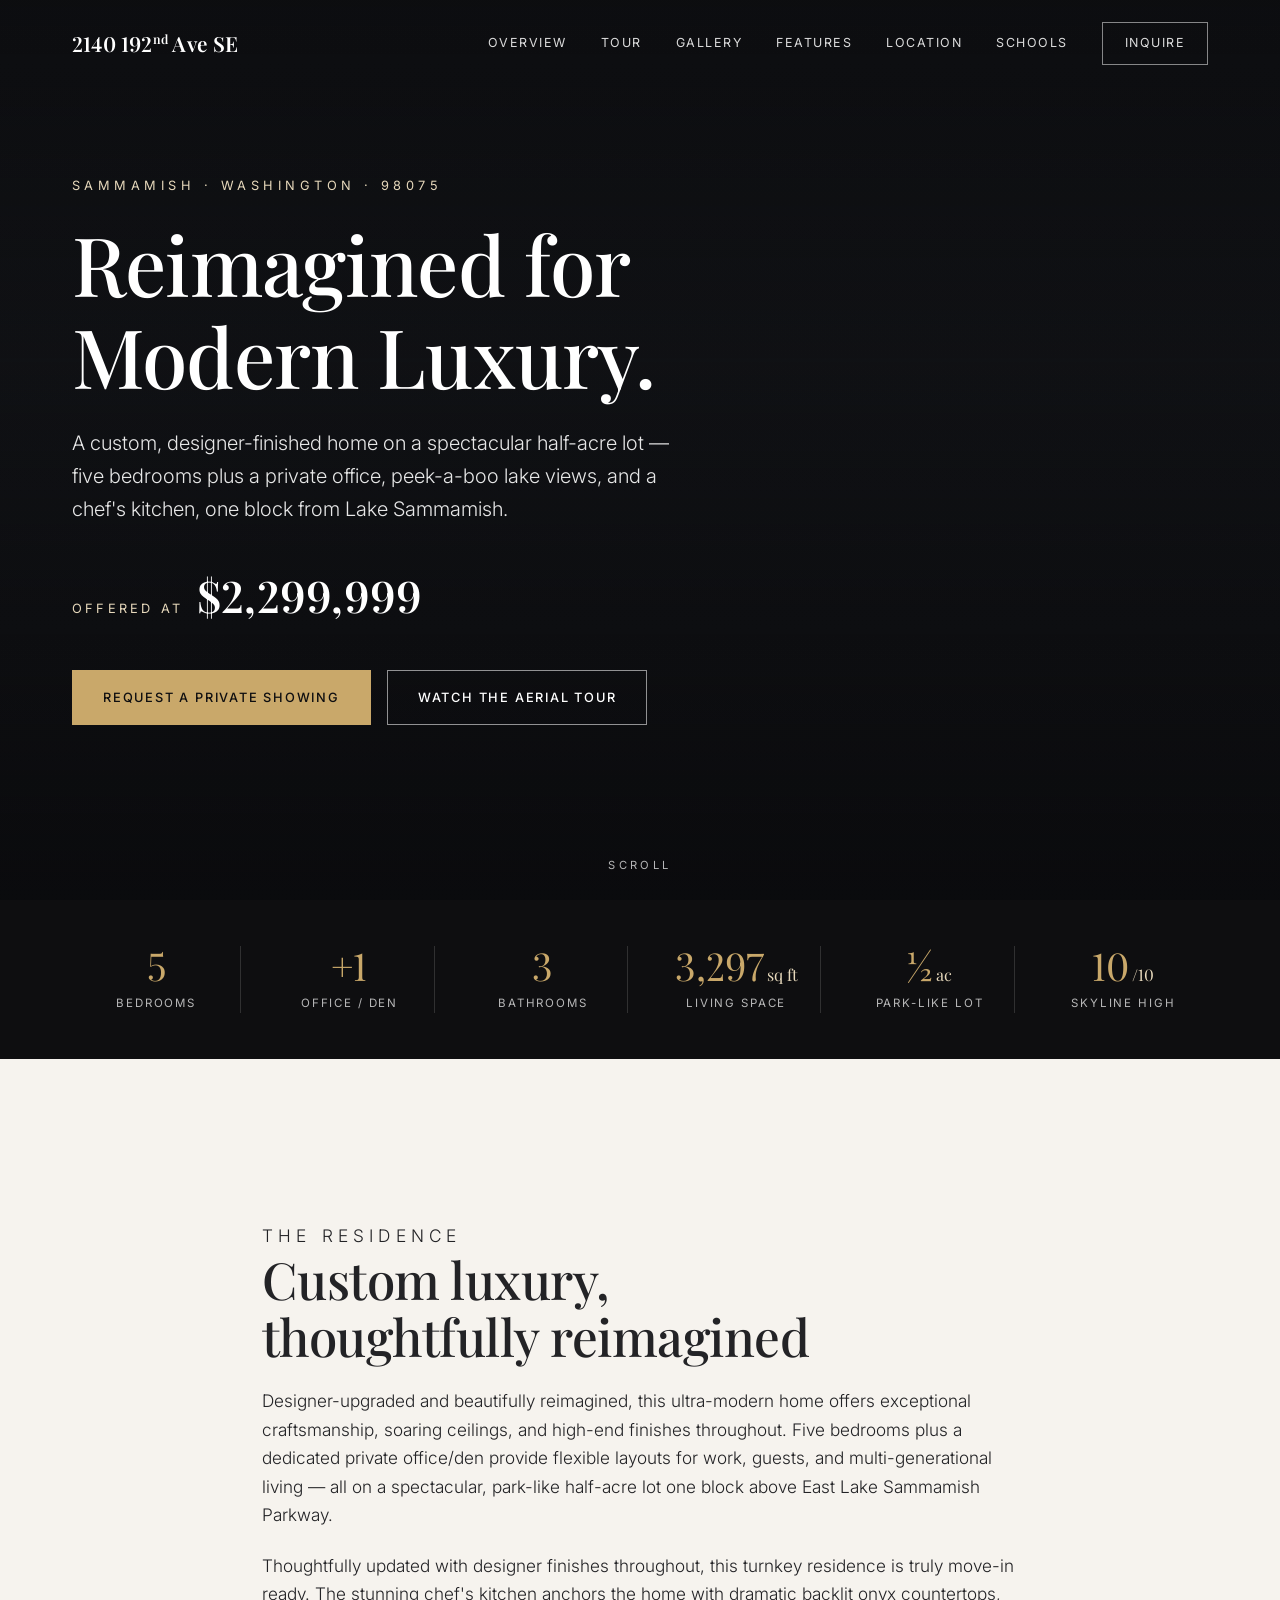
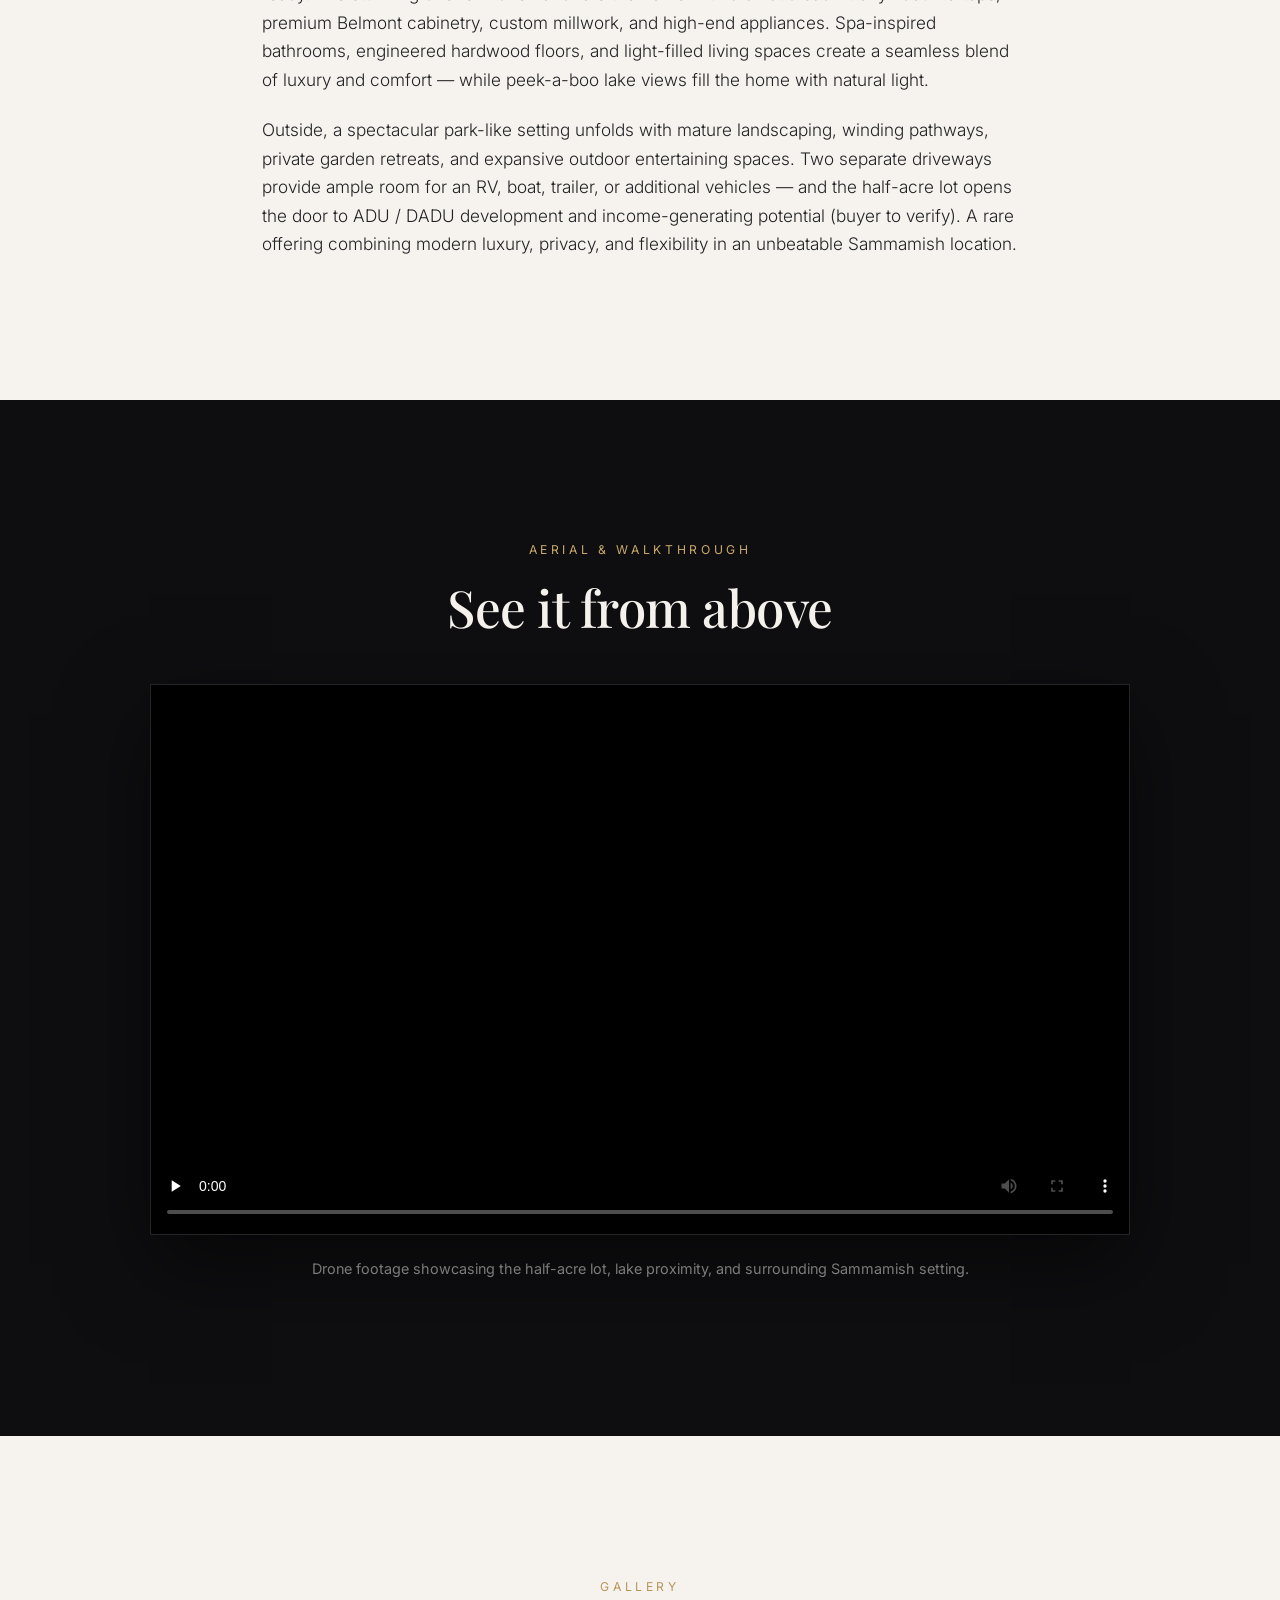
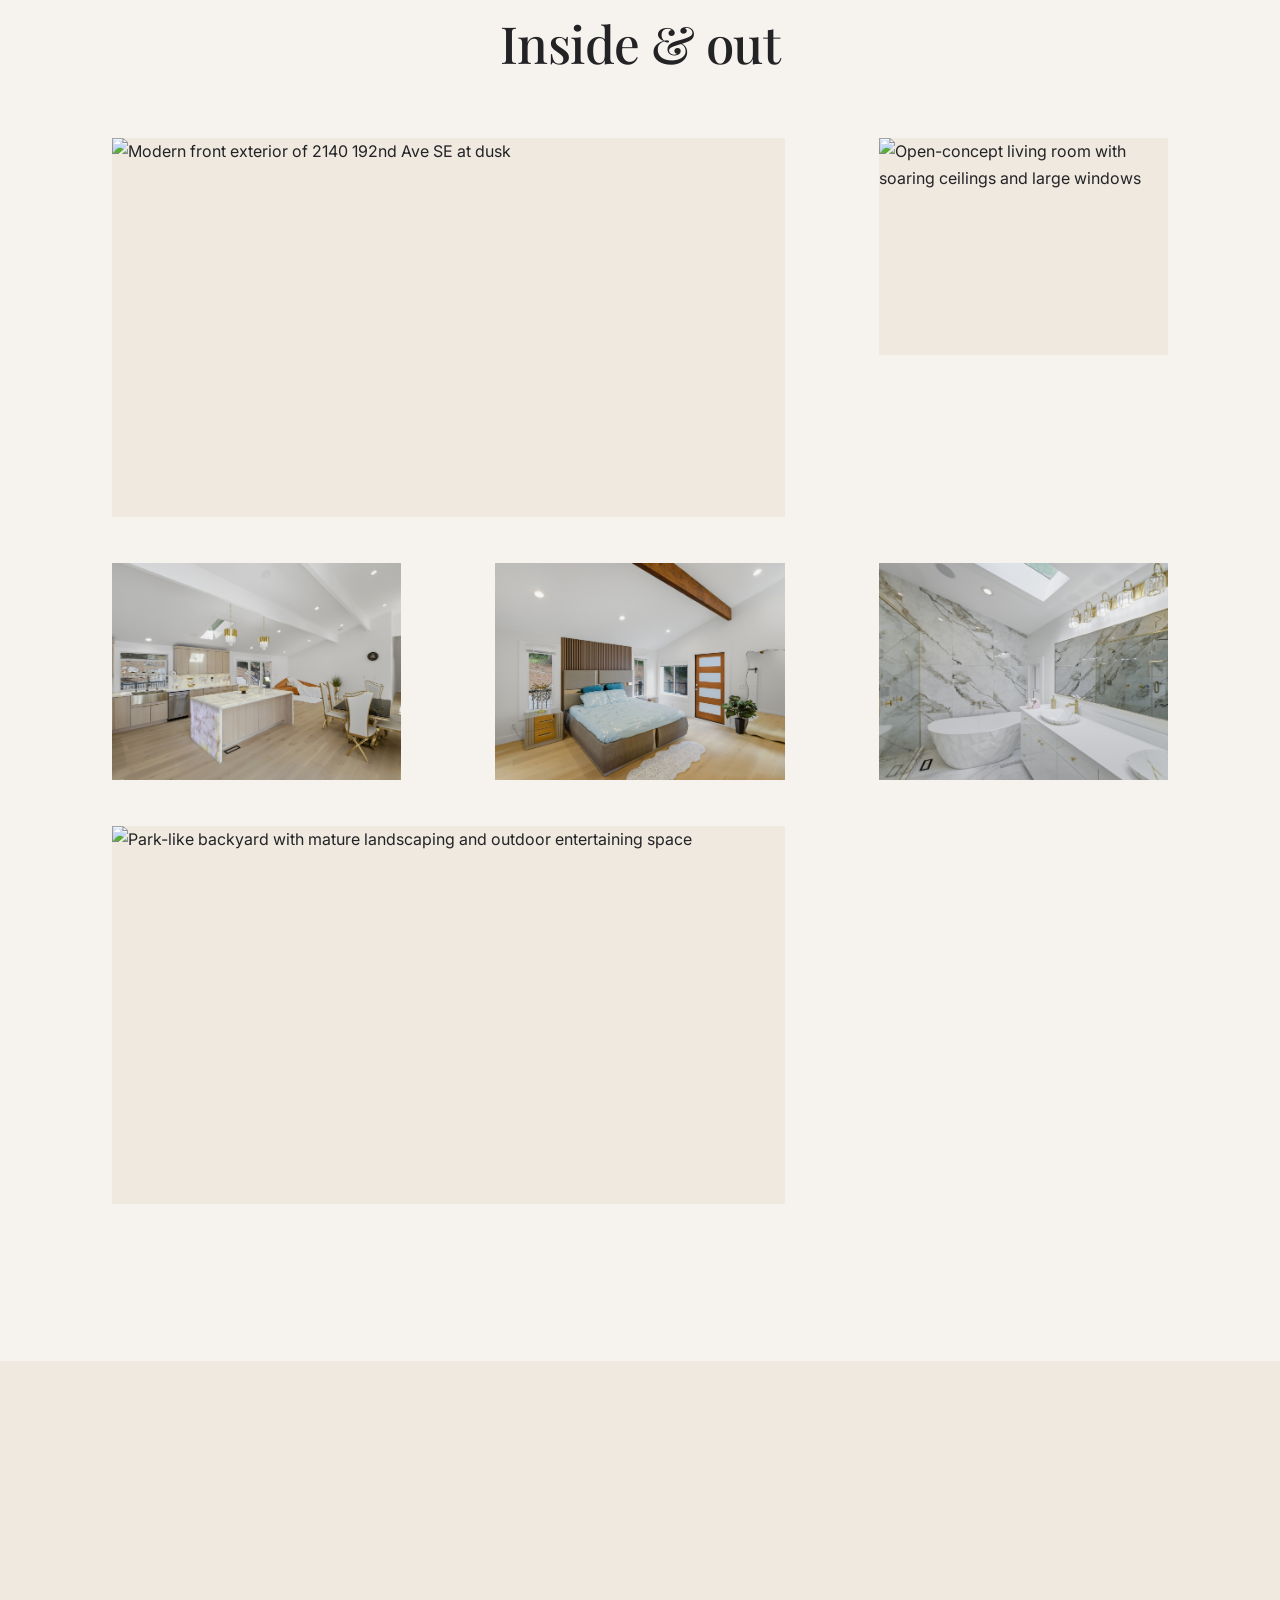
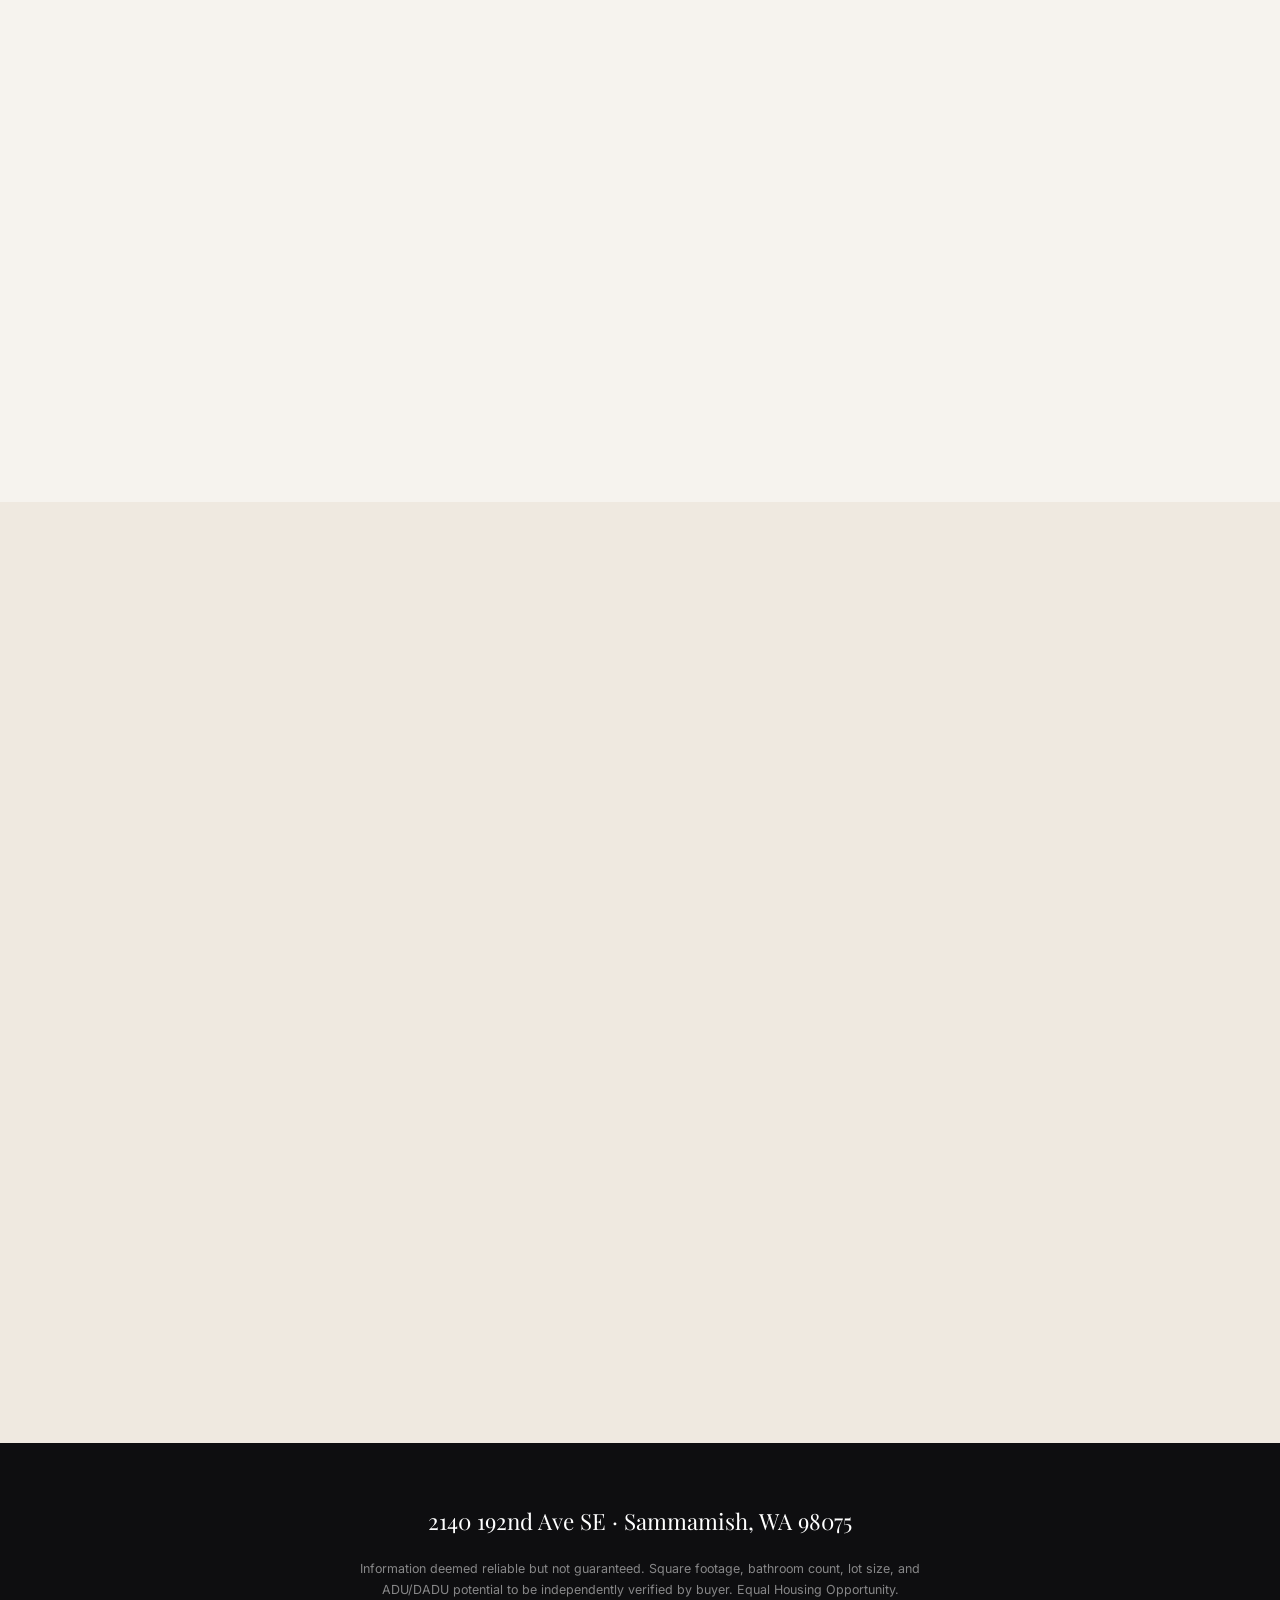
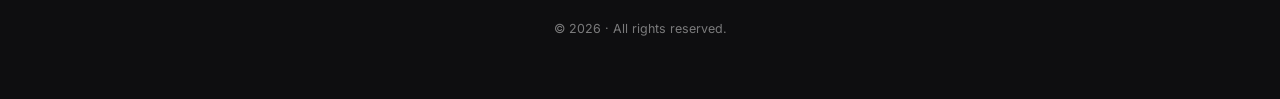
==== public/index.html @ de9b4586 "Restructure for Cloudflare Pages: site files into public/, remove Worker config Move all site files " ====
<!DOCTYPE html>
<html lang="en">
<head>
  <meta charset="UTF-8" />
  <meta name="viewport" content="width=device-width, initial-scale=1.0" />

  <!-- ============================================================= -->
  <!-- PRIMARY SEO META  (edit these for your domain / details)      -->
  <!-- ============================================================= -->
  <title>2140 192nd Ave SE, Sammamish WA 98075 | Custom Luxury Modern Home for Sale</title>
  <meta name="description" content="Custom luxury home in Sammamish, beautifully updated with designer finishes. 5 bedrooms + private office on a half-acre lot with peek-a-boo Lake Sammamish views. Chef's kitchen with backlit onyx counters, spa baths, two driveways for RV/boat, ADU/DADU potential. Top-rated Issaquah School District (Skyline High 10/10), minutes to Redmond, Issaquah & I-90." />
  <meta name="keywords" content="Sammamish luxury home for sale, 2140 192nd Ave SE, Lake Sammamish home, modern home Sammamish 98075, remodeled luxury home Eastside, Issaquah School District home, Skyline High School home, ADU DADU Sammamish, 5 bedroom home Sammamish, Redmond Issaquah I-90 home" />
  <meta name="author" content="2140 192nd Ave SE" />
  <meta name="robots" content="index, follow, max-image-preview:large, max-snippet:-1, max-video-preview:-1" />

  <!-- Replace modernsammamish.com everywhere with your real domain -->
  <link rel="canonical" href="https://modernsammamish.com/" />

  <!-- ============================================================= -->
  <!-- OPEN GRAPH / SOCIAL (rich link previews on FB, iMessage, etc.) -->
  <!-- ============================================================= -->
  <meta property="og:type" content="website" />
  <meta property="og:site_name" content="2140 192nd Ave SE — Sammamish" />
  <meta property="og:title" content="Custom Luxury Modern Home — 2140 192nd Ave SE, Sammamish WA" />
  <meta property="og:description" content="Beautifully updated: 5 beds + office, chef's kitchen, half-acre lot, peek-a-boo lake views, ADU/DADU potential. Top Issaquah schools. Minutes to Redmond, Issaquah & I-90." />
  <meta property="og:url" content="https://modernsammamish.com/" />
  <meta property="og:image" content="https://modernsammamish.com/assets/og-image.jpg" />
  <meta property="og:image:alt" content="Front exterior of the custom luxury modern home at 2140 192nd Ave SE, Sammamish WA" />
  <meta property="og:image:width" content="1200" />
  <meta property="og:image:height" content="630" />

  <meta name="twitter:card" content="summary_large_image" />
  <meta name="twitter:title" content="Custom Luxury Modern Home — Sammamish, WA" />
  <meta name="twitter:description" content="Beautifully updated: 5 beds + office, chef's kitchen, half-acre lot, peek-a-boo lake views, ADU/DADU potential. Top Issaquah schools." />
  <meta name="twitter:image" content="https://modernsammamish.com/assets/og-image.jpg" />

  <meta name="theme-color" content="#0e0e10" />

  <!-- Fonts -->
  <link rel="preconnect" href="https://fonts.googleapis.com" />
  <link rel="preconnect" href="https://fonts.gstatic.com" crossorigin />
  <link href="https://fonts.googleapis.com/css2?family=Playfair+Display:ital,wght@0,400;0,500;0,600;0,700;1,400&family=Inter:wght@300;400;500;600&display=swap" rel="stylesheet" />

  <link rel="stylesheet" href="styles.css" />

  <!-- ============================================================= -->
  <!-- STRUCTURED DATA — JSON-LD                                      -->
  <!-- This is what Google rich results AND AI answer engines read.   -->
  <!-- ============================================================= -->
  <script type="application/ld+json">
  {
    "@context": "https://schema.org",
    "@type": "SingleFamilyResidence",
    "name": "2140 192nd Ave SE — Custom Luxury Modern Home in Sammamish",
    "description": "A custom luxury home, beautifully updated with designer finishes: ultra-modern with 5 bedrooms plus a private office/den, on a spectacular half-acre park-like lot with peek-a-boo Lake Sammamish views. Chef's kitchen with backlit onyx countertops, premium Belmont cabinetry, custom millwork, and high-end appliances; spa-inspired bathrooms and engineered hardwood floors. Two separate driveways with room for RV, boat, or trailer. Strong potential for an ADU/DADU and income-generating opportunities (buyer to verify). Located in the top-rated Issaquah School District, one block above E. Lake Sammamish Parkway, minutes from Redmond, Issaquah, and I-90.",
    "url": "https://modernsammamish.com/",
    "image": [
      "https://modernsammamish.com/assets/og-image.jpg"
    ],
    "numberOfBedrooms": 5,
    "numberOfBathroomsTotal": 3,
    "floorSize": {
      "@type": "QuantitativeValue",
      "value": 3297,
      "unitCode": "FTK"
    },
    "yearBuilt": 1978,
    "address": {
      "@type": "PostalAddress",
      "streetAddress": "2140 192nd Ave SE",
      "addressLocality": "Sammamish",
      "addressRegion": "WA",
      "postalCode": "98075",
      "addressCountry": "US"
    },
    "geo": {
      "@type": "GeoCoordinates",
      "latitude": 47.5879,
      "longitude": -122.0735
    }
  }
  </script>

  <script type="application/ld+json">
  {
    "@context": "https://schema.org",
    "@type": "Product",
    "name": "2140 192nd Ave SE, Sammamish, WA 98075 — Custom Luxury Modern Home for Sale",
    "image": ["https://modernsammamish.com/assets/og-image.jpg"],
    "description": "Custom luxury home, beautifully updated. 5 bedrooms plus office, half-acre lot, peek-a-boo lake views, chef's kitchen, two driveways, ADU/DADU potential. Issaquah School District.",
    "brand": { "@type": "Brand", "name": "Sammamish Luxury Real Estate" },
    "offers": {
      "@type": "Offer",
      "url": "https://modernsammamish.com/",
      "priceCurrency": "USD",
      "price": "2299999",
      "availability": "https://schema.org/InStock",
      "itemCondition": "https://schema.org/UsedCondition",
      "seller": {
        "@type": "Person",
        "name": "Sunayana Kannur",
        "telephone": "+1-206-939-8745"
      }
    }
  }
  </script>

  <script type="application/ld+json">
  {
    "@context": "https://schema.org",
    "@type": "FAQPage",
    "mainEntity": [
      {
        "@type": "Question",
        "name": "Where is 2140 192nd Ave SE located?",
        "acceptedAnswer": { "@type": "Answer", "text": "In Sammamish, Washington (98075), one block above E. Lake Sammamish Parkway — roughly one street from Lake Sammamish itself. It sits between Redmond, Issaquah and Sammamish with quick access to I-90, placing major Eastside tech employers within an easy commute." }
      },
      {
        "@type": "Question",
        "name": "How many bedrooms does the home have?",
        "acceptedAnswer": { "@type": "Answer", "text": "Five bedrooms plus a dedicated private office/den, offering flexible work-from-home and multi-generational living layouts." }
      },
      {
        "@type": "Question",
        "name": "What makes the kitchen special?",
        "acceptedAnswer": { "@type": "Answer", "text": "The ultra-modern chef's kitchen features dramatic backlit onyx countertops, premium Belmont cabinetry, custom millwork, and high-end appliances." }
      },
      {
        "@type": "Question",
        "name": "What school district serves this home?",
        "acceptedAnswer": { "@type": "Answer", "text": "The highly rated Issaquah School District: Creekside Elementary, Pine Lake Middle School, and Skyline High School (rated 10/10)." }
      },
      {
        "@type": "Question",
        "name": "Is there potential for an ADU or DADU?",
        "acceptedAnswer": { "@type": "Answer", "text": "Yes — the spacious half-acre lot, two separate driveways, and ample parking present strong potential for an ADU (accessory dwelling unit) or DADU (detached accessory dwelling unit) and income-generating opportunities. Buyers should independently confirm feasibility with the City of Sammamish and King County." }
      },
      {
        "@type": "Question",
        "name": "Has the home been updated recently?",
        "acceptedAnswer": { "@type": "Answer", "text": "Yes — it has been beautifully updated with designer finishes and premium upgrades throughout, making it turnkey and move-in ready." }
      }
    ]
  }
  </script>
</head>

<body>
  <!-- Skip link for accessibility -->
  <a class="skip-link" href="#overview">Skip to content</a>

  <!-- ===================== NAV ===================== -->
  <header class="nav" id="nav">
    <div class="nav__inner">
      <a class="nav__brand" href="#top">2140 192<span class="nav__sup">nd</span> Ave SE</a>
      <nav class="nav__links" aria-label="Primary">
        <a href="#overview">Overview</a>
        <a href="#video">Tour</a>
        <a href="#gallery">Gallery</a>
        <a href="#features">Features</a>
        <a href="#location">Location</a>
        <a href="#schools">Schools</a>
        <a href="#contact" class="nav__cta">Inquire</a>
      </nav>
      <button class="nav__toggle" aria-label="Open menu" aria-expanded="false">
        <span></span><span></span><span></span>
      </button>
    </div>
  </header>

  <!-- ===================== HERO ===================== -->
  <section class="hero" id="top">
    <div class="hero__media" role="img" aria-label="Custom luxury modern home exterior at dusk in Sammamish, Washington"></div>
    <div class="hero__scrim"></div>
    <div class="hero__content">
      <p class="hero__eyebrow">Sammamish · Washington · 98075</p>
      <h1 class="hero__title">Reimagined for<br />Modern Luxury.</h1>
      <p class="hero__sub">A custom, designer-finished home on a spectacular half-acre lot — five bedrooms plus a private office, peek-a-boo lake views, and a chef's kitchen, one block from Lake Sammamish.</p>
      <div class="hero__price">
        <span class="hero__price-label">Offered at</span>
        <span class="hero__price-value">$2,299,999</span>
      </div>
      <div class="hero__cta">
        <a class="btn btn--gold" href="#contact">Request a Private Showing</a>
        <a class="btn btn--ghost" href="#video">Watch the Aerial Tour</a>
      </div>
    </div>
    <div class="hero__scroll" aria-hidden="true">Scroll</div>
  </section>

  <!-- ===================== STATS BAR ===================== -->
  <section class="stats" aria-label="Key facts">
    <div class="stats__inner">
      <div class="stat"><span class="stat__num">5</span><span class="stat__label">Bedrooms</span></div>
      <div class="stat"><span class="stat__num">+1</span><span class="stat__label">Office / Den</span></div>
      <div class="stat"><span class="stat__num">3</span><span class="stat__label">Bathrooms</span></div>
      <div class="stat"><span class="stat__num">3,297<small>sq ft</small></span><span class="stat__label">Living Space</span></div>
      <div class="stat"><span class="stat__num">½<small>ac</small></span><span class="stat__label">Park-Like Lot</span></div>
      <div class="stat"><span class="stat__num">10<small>/10</small></span><span class="stat__label">Skyline High</span></div>
    </div>
  </section>

  <!-- ===================== OVERVIEW ===================== -->
  <section class="section overview" id="overview">
    <div class="section__inner narrow reveal">
      <p class="kicker">The Residence</p>
      <h2 class="section__title">Custom luxury, thoughtfully reimagined</h2>
      <p class="lead">
        Designer-upgraded and beautifully reimagined, this ultra-modern home offers exceptional craftsmanship,
        soaring ceilings, and high-end finishes throughout. Five bedrooms plus a dedicated private office/den
        provide flexible layouts for work, guests, and multi-generational living — all on a spectacular,
        park-like half-acre lot one block above East Lake Sammamish Parkway.
      </p>
      <p>
        Thoughtfully updated with designer finishes throughout, this turnkey residence is truly move-in ready.
        The stunning chef's kitchen anchors the home with
        dramatic backlit onyx countertops, premium Belmont cabinetry, custom millwork, and high-end appliances.
        Spa-inspired bathrooms, engineered hardwood floors, and light-filled living spaces create a seamless
        blend of luxury and comfort — while peek-a-boo lake views fill the home with natural light.
      </p>
      <p>
        Outside, a spectacular park-like setting unfolds with mature landscaping, winding pathways, private
        garden retreats, and expansive outdoor entertaining spaces. Two separate driveways provide ample room
        for an RV, boat, trailer, or additional vehicles — and the half-acre lot opens the door to ADU / DADU
        development and income-generating potential (buyer to verify). A rare offering combining modern luxury,
        privacy, and flexibility in an unbeatable Sammamish location.
      </p>
    </div>
  </section>

  <!-- ===================== VIDEO / DRONE TOUR ===================== -->
  <section class="section section--dark video" id="video">
    <div class="section__inner reveal">
      <p class="kicker kicker--center">Aerial &amp; Walkthrough</p>
      <h2 class="section__title section__title--center">See it from above</h2>
      <div class="video__frame">
        <!-- OPTION A: self-hosted MP4 in /assets (recommended for Cloudflare) -->
        <video controls preload="none" poster="assets/video-poster.jpg" playsinline>
          <source src="assets/drone-tour.mp4" type="video/mp4" />
          Your browser does not support the video tag.
        </video>

        <!-- OPTION B: YouTube/Vimeo embed — delete the <video> above and uncomment:
        <iframe src="https://www.youtube.com/embed/VIDEO_ID" title="Aerial drone tour of 2140 192nd Ave SE, Sammamish" frameborder="0" allow="accelerometer; autoplay; clipboard-write; encrypted-media; gyroscope; picture-in-picture" allowfullscreen></iframe>
        -->
      </div>
      <p class="video__caption">Drone footage showcasing the half-acre lot, lake proximity, and surrounding Sammamish setting.</p>
    </div>
  </section>

  <!-- ===================== GALLERY ===================== -->
  <section class="section gallery" id="gallery">
    <div class="section__inner reveal">
      <p class="kicker kicker--center">Gallery</p>
      <h2 class="section__title section__title--center">Inside &amp; out</h2>
      <div class="gallery__grid">
        <!-- Drop your photos into /assets and update src + alt. First image spans large. -->
        <figure class="gallery__item gallery__item--wide">
          <img src="assets/photo-01.jpg" alt="Modern front exterior of 2140 192nd Ave SE at dusk" loading="lazy" />
        </figure>
        <figure class="gallery__item">
          <img src="assets/photo-02.jpg" alt="Open-concept living room with soaring ceilings and large windows" loading="lazy" />
        </figure>
        <figure class="gallery__item">
          <img src="assets/photo-03.jpg" alt="Chef's kitchen with backlit onyx countertops and Belmont cabinetry" loading="lazy" />
        </figure>
        <figure class="gallery__item">
          <img src="assets/photo-04.jpg" alt="Primary suite with natural light and lake-side outlook" loading="lazy" />
        </figure>
        <figure class="gallery__item">
          <img src="assets/photo-05.jpg" alt="Spa-inspired bathroom with modern finishes" loading="lazy" />
        </figure>
        <figure class="gallery__item gallery__item--wide">
          <img src="assets/photo-06.jpg" alt="Park-like backyard with mature landscaping and outdoor entertaining space" loading="lazy" />
        </figure>
      </div>
    </div>
  </section>

  <!-- ===================== FEATURES ===================== -->
  <section class="section section--cream features" id="features">
    <div class="section__inner reveal">
      <p class="kicker kicker--center">Features &amp; Finishes</p>
      <h2 class="section__title section__title--center">Designer finishes, thoughtfully appointed</h2>
      <div class="features__grid">
        <div class="feature"><h3>Chef's Kitchen</h3><p>Dramatic backlit onyx countertops, premium Belmont cabinetry, custom millwork, and high-end appliances.</p></div>
        <div class="feature"><h3>Turnkey &amp; Move-In Ready</h3><p>Beautifully updated and refreshed throughout — modern comfort with nothing left to do but move in.</p></div>
        <div class="feature"><h3>5 Beds + Office</h3><p>Five bedrooms plus a dedicated private office/den for flexible work and multi-generational living.</p></div>
        <div class="feature"><h3>Spa-Inspired Baths</h3><p>Designer spa bathrooms and engineered hardwood floors throughout the light-filled interior.</p></div>
        <div class="feature"><h3>Two Driveways</h3><p>Two separate driveways with ample room for an RV, boat, trailer, or additional vehicles.</p></div>
        <div class="feature"><h3>ADU / DADU Potential</h3><p>A half-acre lot with potential for an accessory dwelling unit and income opportunities (buyer to verify).</p></div>
        <div class="feature"><h3>Park-Like Grounds</h3><p>Mature landscaping, winding pathways, private garden retreats, and expansive outdoor entertaining.</p></div>
        <div class="feature"><h3>Peek-a-Boo Lake Views</h3><p>Seasonal lake views and abundant natural light, one block above E. Lake Sammamish Parkway.</p></div>
      </div>
    </div>
  </section>

  <!-- ===================== LOCATION / LIFESTYLE ===================== -->
  <section class="section location" id="location">
    <div class="section__inner reveal">
      <p class="kicker kicker--center">Location &amp; Lifestyle</p>
      <h2 class="section__title section__title--center">The Eastside, at your doorstep</h2>
      <p class="lead lead--center">
        Perfectly positioned between Redmond, Sammamish and Issaquah with quick access to I-90, this is one of
        the Eastside's most connected — yet tranquil — settings. Walk to the lake, bike the trail, and reach
        the region's largest employers, shopping, and dining in minutes.
      </p>
      <div class="loc__grid">
        <div class="loc__card"><span class="loc__time">1 road</span><p>to Lake Sammamish waterfront, beach-parks &amp; trail</p></div>
        <div class="loc__card"><span class="loc__time">~10 min</span><p>to Downtown Redmond &amp; Microsoft</p></div>
        <div class="loc__card"><span class="loc__time">~10 min</span><p>to Downtown Issaquah &amp; I-90</p></div>
        <div class="loc__card"><span class="loc__time">~25 min</span><p>to Bellevue &amp; Seattle Eastside hubs</p></div>
      </div>
      <div class="loc__map">
        <!-- Map embed: replace with your own or keep this Google Maps query embed -->
        <iframe
          title="Map of 2140 192nd Ave SE, Sammamish, WA 98075"
          src="https://www.google.com/maps?q=2140+192nd+Ave+SE,+Sammamish,+WA+98075&output=embed"
          loading="lazy" referrerpolicy="no-referrer-when-downgrade"></iframe>
      </div>
    </div>
  </section>

  <!-- ===================== SCHOOLS ===================== -->
  <section class="section section--dark schools" id="schools">
    <div class="section__inner reveal">
      <p class="kicker kicker--center">Education</p>
      <h2 class="section__title section__title--center">Top-rated Issaquah School District</h2>
      <div class="schools__grid">
        <div class="school"><span class="school__rating">8<small>/10</small></span><h3>Creekside Elementary</h3><p>~1.0 mile</p></div>
        <div class="school"><span class="school__rating">9<small>/10</small></span><h3>Pine Lake Middle School</h3><p>~2.3 miles</p></div>
        <div class="school"><span class="school__rating">10<small>/10</small></span><h3>Skyline High School</h3><p>~2.5 miles</p></div>
      </div>
      <p class="schools__note">Ratings via GreatSchools; buyers should confirm current boundaries with the Issaquah School District.</p>
    </div>
  </section>

  <!-- ===================== FAQ ===================== -->
  <section class="section faq" id="faq">
    <div class="section__inner narrow reveal">
      <p class="kicker kicker--center">Questions</p>
      <h2 class="section__title section__title--center">Frequently asked</h2>
      <div class="faq__list">
        <details class="faq__item"><summary>Where exactly is the home located?</summary><p>In Sammamish, WA (98075), one block above E. Lake Sammamish Parkway — about one street from the lake. It sits between Redmond, Issaquah and Sammamish with fast access to I-90.</p></details>
        <details class="faq__item"><summary>How many bedrooms are there?</summary><p>Five bedrooms plus a dedicated private office/den, with flexible layouts for work and multi-generational living.</p></details>
        <details class="faq__item"><summary>What makes the kitchen special?</summary><p>An ultra-modern chef's kitchen with dramatic backlit onyx countertops, premium Belmont cabinetry, custom millwork, and high-end appliances.</p></details>
        <details class="faq__item"><summary>What's the school district?</summary><p>The highly rated Issaquah School District — Creekside Elementary, Pine Lake Middle, and Skyline High School (10/10).</p></details>
        <details class="faq__item"><summary>Is there ADU / DADU potential?</summary><p>The half-acre lot, two driveways, and ample parking offer strong potential for an ADU or DADU and income-generating opportunities. Buyers should confirm feasibility with the City of Sammamish and King County.</p></details>
        <details class="faq__item"><summary>How do I schedule a showing?</summary><p>Reach out through the contact section below and we'll arrange a private showing at your convenience.</p></details>
      </div>
    </div>
  </section>

  <!-- ===================== CONTACT ===================== -->
  <section class="section section--cream contact" id="contact">
    <div class="section__inner narrow reveal">
      <p class="kicker kicker--center">Inquire</p>
      <h2 class="section__title section__title--center">Schedule a private showing</h2>
      <p class="lead lead--center">For pricing details, disclosures, or to arrange a tour, get in touch directly.</p>

      <div class="contact__card">
        <div class="contact__agent">
          <div class="contact__avatar" aria-hidden="true">SK</div>
          <div>
            <p class="contact__name">Sunayana Kannur</p>
            <p class="contact__role">Sammamish, Washington</p>
          </div>
        </div>
        <div class="contact__actions">
          <a class="btn btn--gold" href="tel:+12069398745">Call (206) 939-8745</a>
        </div>
      </div>

      <!-- Optional contact form — works on Cloudflare Pages with a Formspree/Web3Forms endpoint.
           Replace action URL with yours, or delete this form if you only want call/email. -->
      <form class="contact__form" action="https://formspree.io/f/YOUR_FORM_ID" method="POST">
        <div class="form__row">
          <input type="text" name="name" placeholder="Your name" required />
          <input type="email" name="email" placeholder="Your email" required />
        </div>
        <input type="tel" name="phone" placeholder="Phone (optional)" />
        <textarea name="message" rows="4" placeholder="I'd like to schedule a showing..."></textarea>
        <input type="hidden" name="_subject" value="New inquiry — 2140 192nd Ave SE" />
        <button type="submit" class="btn btn--gold btn--full">Send Inquiry</button>
      </form>
    </div>
  </section>

  <!-- ===================== FOOTER ===================== -->
  <footer class="footer">
    <div class="footer__inner">
      <p class="footer__addr">2140 192nd Ave SE · Sammamish, WA 98075</p>
      <p class="footer__fine">
        Information deemed reliable but not guaranteed. Square footage, bathroom count, lot size, and ADU/DADU
        potential to be independently verified by buyer. Equal Housing Opportunity.
      </p>
      <p class="footer__copy">© <span id="year">2026</span> · All rights reserved.</p>
    </div>
  </footer>

  <script src="main.js"></script>
</body>
</html>
---- public/styles.css ----
/* ============================================================
   2140 192nd Ave SE — Luxury listing site
   Palette: charcoal #0e0e10 · cream #f6f3ee · champagne gold #c9a86a
   Type:   Playfair Display (display serif) + Inter (sans)
   ============================================================ */

:root {
  --ink:        #0e0e10;
  --ink-soft:   #1a1a1e;
  --ink-2:      #26262b;
  --cream:      #f6f3ee;
  --cream-2:    #efe9e0;
  --paper:      #ffffff;
  --gold:       #c9a86a;
  --gold-deep:  #b8965a;
  --gold-soft:  #e7d9bc;
  --text:       #232326;
  --text-mut:   #6f6f76;
  --line:       rgba(0,0,0,0.10);
  --line-dark:  rgba(255,255,255,0.14);

  --serif: "Playfair Display", Georgia, "Times New Roman", serif;
  --sans:  "Inter", -apple-system, BlinkMacSystemFont, "Segoe UI", Roboto, sans-serif;

  --maxw: 1200px;
  --ease: cubic-bezier(0.22, 1, 0.36, 1);
}

/* ---------- Reset ---------- */
*, *::before, *::after { box-sizing: border-box; }
html { scroll-behavior: smooth; -webkit-text-size-adjust: 100%; }
body {
  margin: 0;
  font-family: var(--sans);
  font-weight: 400;
  color: var(--text);
  background: var(--cream);
  line-height: 1.65;
  -webkit-font-smoothing: antialiased;
  text-rendering: optimizeLegibility;
  overflow-x: hidden;
}
img { max-width: 100%; display: block; }
a { color: inherit; text-decoration: none; }
h1, h2, h3 { margin: 0; font-family: var(--serif); font-weight: 500; line-height: 1.12; }

/* Use clean lining figures everywhere numbers appear in the serif face */
.nav__brand, .hero__price-value, .stat__num, .loc__time, .school__rating {
  font-variant-numeric: lining-nums proportional-nums;
  font-feature-settings: "lnum" 1, "pnum" 1;
}

.skip-link {
  position: absolute; left: -999px; top: 0; z-index: 1000;
  background: var(--ink); color: var(--cream); padding: 12px 18px;
}
.skip-link:focus { left: 12px; top: 12px; }

/* ---------- Buttons ---------- */
.btn {
  display: inline-flex; align-items: center; justify-content: center;
  font-family: var(--sans); font-size: .8rem; font-weight: 500;
  letter-spacing: .14em; text-transform: uppercase;
  padding: 16px 30px; border: 1px solid transparent; cursor: pointer;
  transition: all .35s var(--ease); white-space: nowrap;
}
.btn--gold { background: var(--gold); color: var(--ink); }
.btn--gold:hover { background: var(--gold-deep); transform: translateY(-2px); }
.btn--dark { background: var(--ink); color: var(--cream); }
.btn--dark:hover { background: var(--ink-2); transform: translateY(-2px); }
.btn--ghost { background: transparent; color: #fff; border-color: rgba(255,255,255,.55); }
.btn--ghost:hover { background: rgba(255,255,255,.1); border-color: #fff; }
.btn--full { width: 100%; padding: 18px; }

/* ---------- Nav ---------- */
.nav {
  position: fixed; inset: 0 0 auto 0; z-index: 100;
  transition: background .4s var(--ease), box-shadow .4s var(--ease);
}
.nav__inner {
  max-width: var(--maxw); margin: 0 auto; padding: 22px 32px;
  display: flex; align-items: center; justify-content: space-between;
}
.nav__brand {
  font-family: var(--serif); font-weight: 600; font-size: 1.3rem; letter-spacing: .01em;
  color: #fff; transition: color .4s var(--ease);
}
.nav__sup { font-size: .6em; vertical-align: super; letter-spacing: .02em; }
.nav__links { display: flex; align-items: center; gap: 34px; }
.nav__links a {
  font-size: .78rem; letter-spacing: .12em; text-transform: uppercase;
  color: rgba(255,255,255,.85); transition: color .3s var(--ease); position: relative;
}
.nav__links a:not(.nav__cta)::after {
  content: ""; position: absolute; left: 0; bottom: -6px; height: 1px; width: 0;
  background: var(--gold); transition: width .3s var(--ease);
}
.nav__links a:not(.nav__cta):hover::after { width: 100%; }
.nav__cta {
  border: 1px solid rgba(255,255,255,.5); padding: 10px 22px; border-radius: 0;
}
.nav__cta:hover { background: var(--gold); border-color: var(--gold); color: var(--ink) !important; }

/* scrolled state */
.nav.is-scrolled { background: rgba(246,243,238,.96); backdrop-filter: blur(10px); box-shadow: 0 1px 0 var(--line); }
.nav.is-scrolled .nav__brand { color: var(--ink); }
.nav.is-scrolled .nav__links a { color: var(--text); }
.nav.is-scrolled .nav__cta { border-color: var(--ink); }
.nav.is-scrolled .nav__cta:hover { color: var(--ink) !important; }
.nav.is-scrolled .nav__toggle span { background: var(--ink); }

.nav__toggle {
  display: none; flex-direction: column; gap: 5px; background: none; border: 0;
  cursor: pointer; padding: 6px;
}
.nav__toggle span { width: 26px; height: 2px; background: #fff; transition: .3s var(--ease); }

/* ---------- Hero ---------- */
.hero {
  position: relative; min-height: 100vh; display: flex; align-items: center;
  color: #fff; overflow: hidden;
}
.hero__media {
  position: absolute; inset: 0; z-index: 0;
  background-image:
    linear-gradient(rgba(10,10,12,.15), rgba(10,10,12,.15)),
    url("assets/hero.jpg");
  background-size: cover; background-position: center;
  /* fallback gradient if hero.jpg not yet added */
  background-color: #14161a;
  transform: scale(1.04);
  animation: heroZoom 18s ease-out forwards;
}
@keyframes heroZoom { to { transform: scale(1); } }
.hero__scrim {
  position: absolute; inset: 0; z-index: 1;
  background: linear-gradient(180deg, rgba(8,8,10,.55) 0%, rgba(8,8,10,.25) 40%, rgba(8,8,10,.75) 100%);
}
.hero__content {
  position: relative; z-index: 2; max-width: var(--maxw); width: 100%;
  margin: 0 auto; padding: 0 32px;
}
.hero__eyebrow {
  font-size: .8rem; letter-spacing: .35em; text-transform: uppercase;
  color: var(--gold-soft); margin: 0 0 22px;
}
.hero__title { font-size: clamp(2.6rem, 6.4vw, 5.4rem); font-weight: 500; letter-spacing: -0.01em; }
.hero__sub {
  font-size: clamp(1rem, 1.6vw, 1.25rem); font-weight: 300; max-width: 620px;
  margin: 26px 0 0; color: rgba(255,255,255,.9);
}
.hero__price { margin: 34px 0 38px; display: flex; align-items: baseline; gap: 14px; }
.hero__price-label { font-size: .8rem; letter-spacing: .25em; text-transform: uppercase; color: var(--gold-soft); }
.hero__price-value { font-family: var(--serif); font-weight: 600; font-size: clamp(1.9rem, 3.4vw, 3rem); letter-spacing: .005em; color: #fff; }
.hero__cta { display: flex; flex-wrap: wrap; gap: 16px; }
.hero__scroll {
  position: absolute; left: 50%; bottom: 26px; transform: translateX(-50%); z-index: 2;
  font-size: .7rem; letter-spacing: .3em; text-transform: uppercase; color: rgba(255,255,255,.7);
  animation: bob 2.4s ease-in-out infinite;
}
@keyframes bob { 0%,100% { transform: translate(-50%,0);} 50% { transform: translate(-50%,8px);} }

/* ---------- Stats bar ---------- */
.stats { background: var(--ink); color: var(--cream); }
.stats__inner {
  max-width: var(--maxw); margin: 0 auto; padding: 46px 32px;
  display: grid; grid-template-columns: repeat(6, 1fr); gap: 24px;
}
.stat { text-align: center; border-right: 1px solid var(--line-dark); }
.stat:last-child { border-right: 0; }
.stat__num {
  display: block; font-family: var(--serif); font-size: clamp(1.9rem, 3vw, 2.7rem);
  color: var(--gold); line-height: 1;
}
.stat__num small { font-size: .42em; color: var(--gold-soft); margin-left: 3px; }
.stat__label {
  display: block; margin-top: 10px; font-size: .72rem; letter-spacing: .16em;
  text-transform: uppercase; color: rgba(255,255,255,.7);
}

/* ---------- Sections ---------- */
.section { padding: clamp(72px, 11vw, 150px) 0; }
.section__inner { max-width: var(--maxw); margin: 0 auto; padding: 0 32px; }
.section__inner.narrow { max-width: 820px; }
.section--dark { background: var(--ink); color: var(--cream); }
.section--cream { background: var(--cream-2); }

.kicker {
  font-size: .76rem; letter-spacing: .3em; text-transform: uppercase;
  color: var(--gold-deep); margin: 0 0 18px;
}
.kicker--center { text-align: center; }
.section--dark .kicker { color: var(--gold); }
.section__title { font-size: clamp(1.9rem, 4vw, 3.2rem); letter-spacing: -0.01em; max-width: 18ch; }
.section__title--center { text-align: center; margin-inline: auto; max-width: 22ch; }
.lead { font-size: 1.18rem; font-weight: 300; margin: 26px 0 0; }
.lead--center { text-align: center; margin-inline: auto; max-width: 70ch; }
.overview p { font-size: 1.08rem; font-weight: 300; margin: 22px 0 0; color: var(--text); }

/* ---------- Video ---------- */
.video__frame {
  position: relative; margin: 48px auto 0; max-width: 980px; aspect-ratio: 16/9;
  background: #000; overflow: hidden; box-shadow: 0 30px 80px rgba(0,0,0,.5);
  border: 1px solid var(--line-dark);
}
.video__frame video, .video__frame iframe {
  position: absolute; inset: 0; width: 100%; height: 100%; border: 0; object-fit: cover;
}
.video__caption { text-align: center; margin-top: 22px; font-size: .9rem; color: rgba(255,255,255,.6); }

/* ---------- Gallery ---------- */
.gallery__grid {
  margin-top: 50px; display: grid; grid-template-columns: repeat(3, 1fr);
  gap: 14px; grid-auto-flow: dense;
}
.gallery__item { position: relative; overflow: hidden; aspect-ratio: 4/3; background: var(--cream-2); cursor: zoom-in; }
.gallery__item--wide { grid-column: span 2; aspect-ratio: 16/9; }
.gallery__item img { width: 100%; height: 100%; object-fit: cover; transition: transform .8s var(--ease); }
.gallery__item:hover img { transform: scale(1.06); }

/* ---------- Features ---------- */
.features__grid {
  margin-top: 50px; display: grid; grid-template-columns: repeat(4, 1fr); gap: 1px;
  background: var(--line); border: 1px solid var(--line);
}
.feature { background: var(--cream-2); padding: 34px 28px; transition: background .4s var(--ease); }
.feature:hover { background: var(--paper); }
.feature h3 { font-size: 1.4rem; margin-bottom: 10px; }
.feature p { font-size: .96rem; color: var(--text-mut); margin: 0; }

/* ---------- Location ---------- */
.loc__grid {
  margin-top: 52px; display: grid; grid-template-columns: repeat(4, 1fr); gap: 20px;
}
.loc__card { text-align: center; padding: 30px 18px; border: 1px solid var(--line); background: var(--paper); }
.loc__time { display: block; font-family: var(--serif); font-size: 2rem; color: var(--gold-deep); }
.loc__card p { margin: 10px 0 0; font-size: .92rem; color: var(--text-mut); }
.loc__map {
  margin-top: 46px; aspect-ratio: 21/9; overflow: hidden; border: 1px solid var(--line);
  box-shadow: 0 20px 60px rgba(0,0,0,.12);
}
.loc__map iframe { width: 100%; height: 100%; border: 0; }

/* ---------- Schools ---------- */
.schools__grid {
  margin-top: 50px; display: grid; grid-template-columns: repeat(3, 1fr); gap: 24px;
}
.school { text-align: center; padding: 40px 24px; border: 1px solid var(--line-dark); }
.school__rating { display: block; font-family: var(--serif); font-size: 3rem; color: var(--gold); line-height: 1; }
.school__rating small { font-size: .35em; color: var(--gold-soft); }
.school h3 { font-size: 1.3rem; margin: 16px 0 6px; }
.school p { margin: 0; font-size: .88rem; color: rgba(255,255,255,.6); }
.schools__note { text-align: center; margin-top: 36px; font-size: .82rem; color: rgba(255,255,255,.5); }

/* ---------- FAQ ---------- */
.faq__list { margin-top: 46px; }
.faq__item { border-bottom: 1px solid var(--line); padding: 6px 0; }
.faq__item summary {
  list-style: none; cursor: pointer; padding: 22px 40px 22px 0; position: relative;
  font-family: var(--serif); font-size: 1.4rem; color: var(--ink);
}
.faq__item summary::-webkit-details-marker { display: none; }
.faq__item summary::after {
  content: "+"; position: absolute; right: 4px; top: 50%; transform: translateY(-50%);
  font-family: var(--sans); font-size: 1.5rem; color: var(--gold-deep); transition: transform .3s var(--ease);
}
.faq__item[open] summary::after { content: "–"; }
.faq__item p { margin: 0 0 22px; color: var(--text-mut); font-weight: 300; max-width: 70ch; }

/* ---------- Contact ---------- */
.contact__card {
  margin-top: 44px; background: var(--paper); border: 1px solid var(--line);
  padding: 32px; display: flex; flex-wrap: wrap; gap: 24px; align-items: center; justify-content: space-between;
}
.contact__agent { display: flex; align-items: center; gap: 18px; }
.contact__avatar {
  width: 58px; height: 58px; border-radius: 50%; background: var(--gold); color: var(--ink);
  display: grid; place-items: center; font-size: 1.4rem; flex: none;
}
.contact__name { font-family: var(--serif); font-size: 1.5rem; margin: 0; }
.contact__role { margin: 4px 0 0; font-size: .85rem; letter-spacing: .04em; color: var(--text-mut); }
.contact__actions { display: flex; flex-wrap: wrap; gap: 12px; }
.contact__form { margin-top: 26px; display: grid; gap: 14px; }
.form__row { display: grid; grid-template-columns: 1fr 1fr; gap: 14px; }
.contact__form input, .contact__form textarea {
  font-family: var(--sans); font-size: .95rem; padding: 15px 16px; border: 1px solid var(--line);
  background: var(--paper); color: var(--text); width: 100%; resize: vertical;
}
.contact__form input:focus, .contact__form textarea:focus { outline: none; border-color: var(--gold-deep); }

/* ---------- Footer ---------- */
.footer { background: var(--ink); color: rgba(255,255,255,.75); padding: 60px 0; text-align: center; }
.footer__inner { max-width: var(--maxw); margin: 0 auto; padding: 0 32px; }
.footer__addr { font-family: var(--serif); font-size: 1.4rem; color: #fff; margin: 0 0 18px; }
.footer__fine { font-size: .78rem; line-height: 1.7; max-width: 70ch; margin: 0 auto 18px; color: rgba(255,255,255,.5); }
.footer__copy { font-size: .78rem; margin: 0; color: rgba(255,255,255,.45); }

/* ---------- Reveal animation ---------- */
.reveal { opacity: 0; transform: translateY(28px); transition: opacity .9s var(--ease), transform .9s var(--ease); }
.reveal.is-in { opacity: 1; transform: none; }

/* ---------- Lightbox ---------- */
.lightbox {
  position: fixed; inset: 0; z-index: 200; background: rgba(8,8,10,.94);
  display: none; align-items: center; justify-content: center; padding: 4vw;
}
.lightbox.is-open { display: flex; }
.lightbox img { max-width: 92vw; max-height: 88vh; object-fit: contain; box-shadow: 0 30px 90px rgba(0,0,0,.6); }
.lightbox__close {
  position: absolute; top: 24px; right: 30px; background: none; border: 0; color: #fff;
  font-size: 2.4rem; cursor: pointer; line-height: 1;
}

/* ---------- Responsive ---------- */
@media (max-width: 980px) {
  .stats__inner { grid-template-columns: repeat(3, 1fr); gap: 30px 16px; }
  .stat:nth-child(3n) { border-right: 0; }
  .features__grid { grid-template-columns: repeat(2, 1fr); }
  .loc__grid { grid-template-columns: repeat(2, 1fr); }
}
@media (max-width: 760px) {
  .nav__links {
    position: fixed; inset: 0 0 0 auto; width: min(78vw, 320px);
    background: var(--ink); flex-direction: column; align-items: flex-start;
    padding: 100px 34px; gap: 26px; transform: translateX(100%);
    transition: transform .4s var(--ease); box-shadow: -20px 0 60px rgba(0,0,0,.4);
  }
  .nav__links.is-open { transform: none; }
  .nav__links a { color: #fff; font-size: 1rem; }
  .nav__toggle { display: flex; z-index: 110; }
  .nav__toggle.is-open span:nth-child(1) { transform: translateY(7px) rotate(45deg); }
  .nav__toggle.is-open span:nth-child(2) { opacity: 0; }
  .nav__toggle.is-open span:nth-child(3) { transform: translateY(-7px) rotate(-45deg); }
  .nav.is-scrolled .nav__links a { color: #fff; }

  .schools__grid { grid-template-columns: 1fr; }
  .gallery__item--wide { grid-column: span 3; }
  .contact__card { flex-direction: column; align-items: flex-start; }
}
@media (max-width: 560px) {
  .nav__inner, .section__inner, .hero__content, .stats__inner, .footer__inner { padding-left: 20px; padding-right: 20px; }
  .stats__inner { grid-template-columns: repeat(2, 1fr); }
  .stat:nth-child(3n) { border-right: 1px solid var(--line-dark); }
  .stat:nth-child(2n) { border-right: 0; }
  .features__grid { grid-template-columns: 1fr; }
  .loc__grid { grid-template-columns: 1fr; }
  .form__row { grid-template-columns: 1fr; }
  .gallery__grid { grid-template-columns: 1fr 1fr; }
  .gallery__item--wide { grid-column: span 2; }
}

/* ---------- Reduced motion ---------- */
@media (prefers-reduced-motion: reduce) {
  * { animation: none !important; transition: none !important; scroll-behavior: auto !important; }
  .reveal { opacity: 1; transform: none; }
}
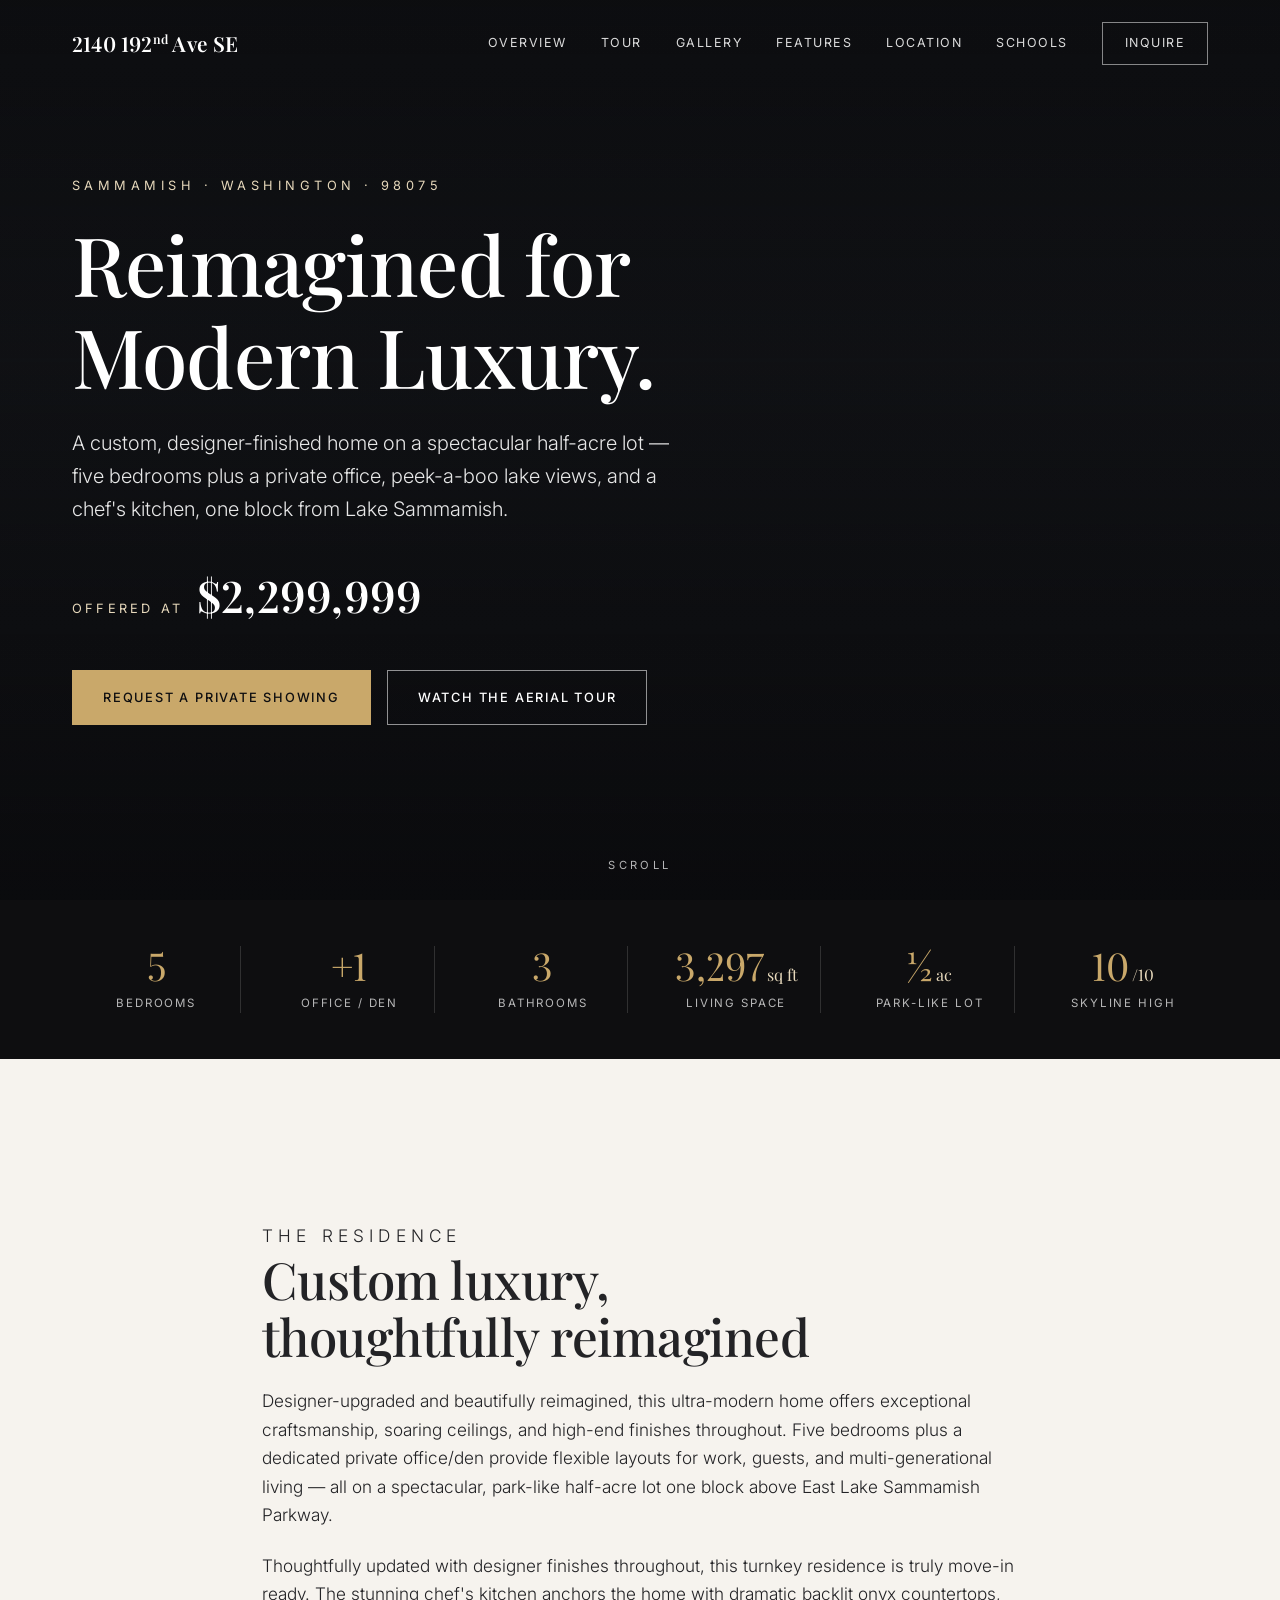
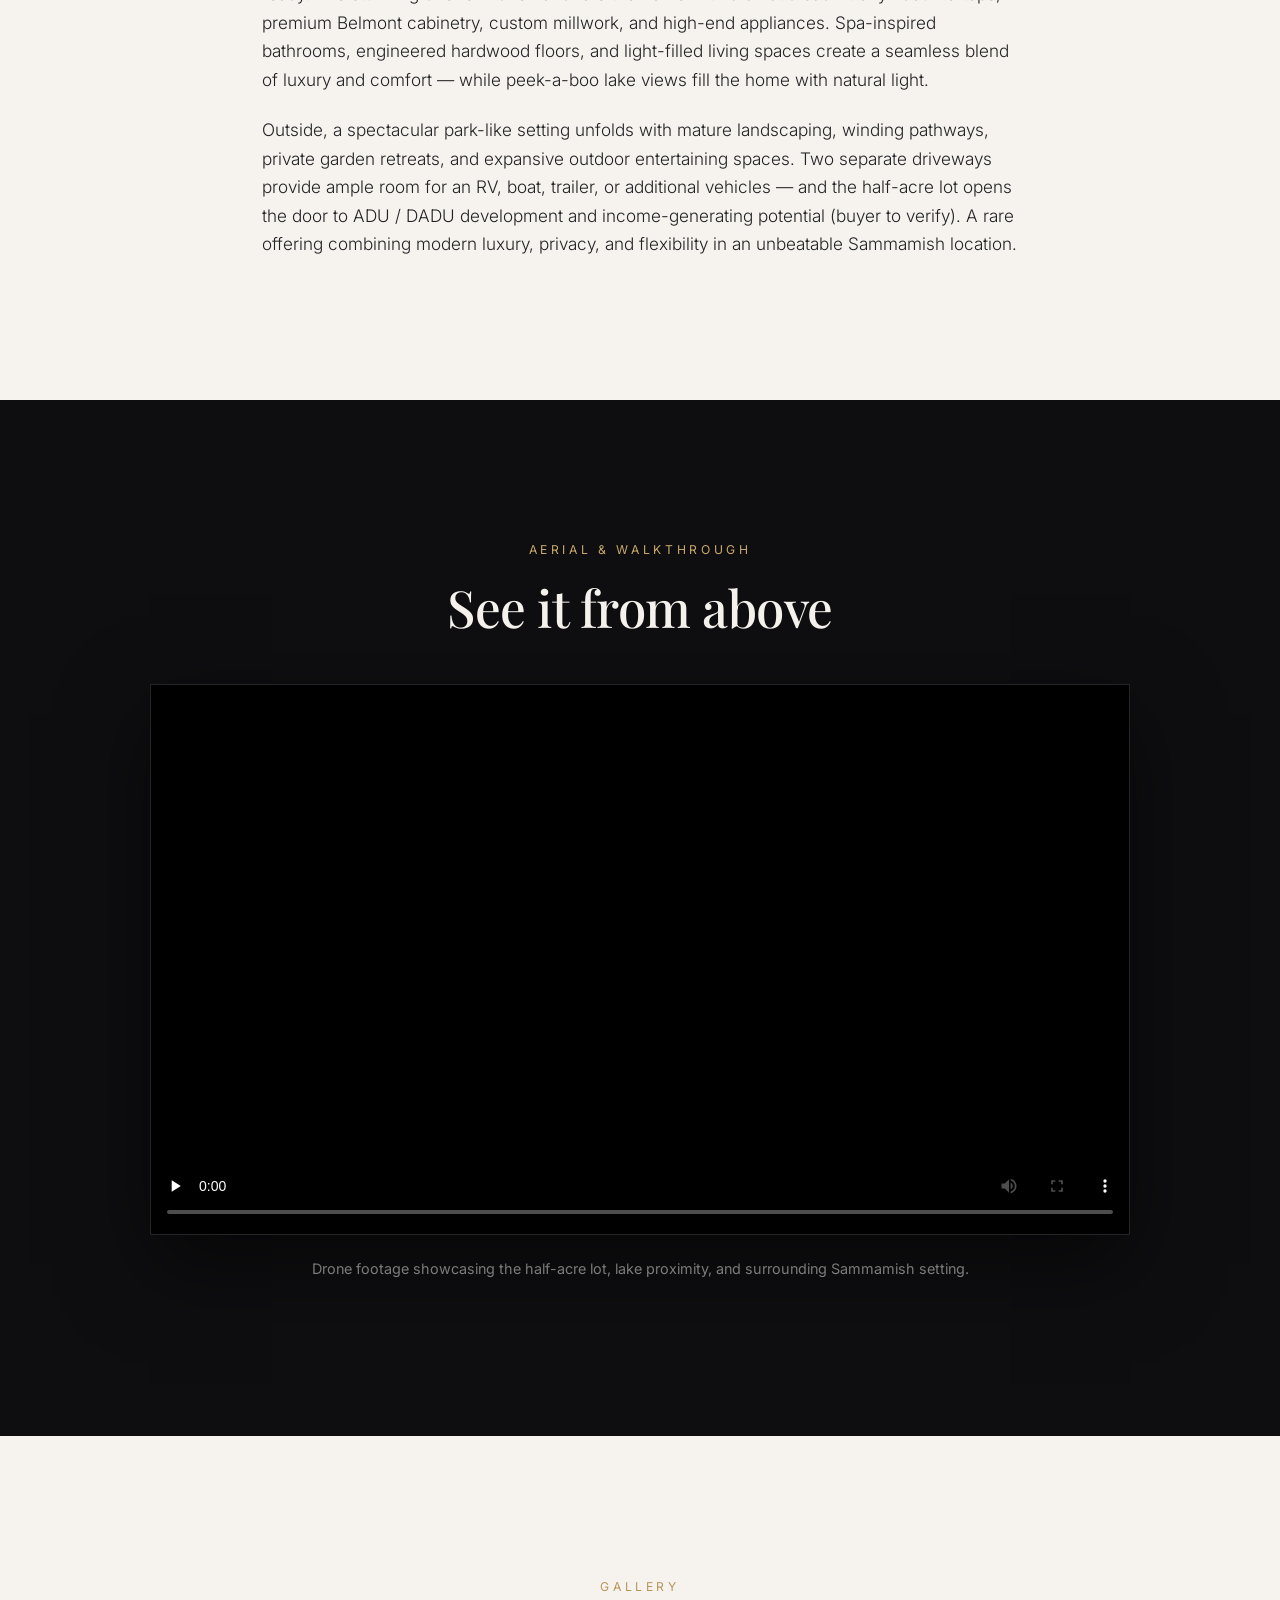
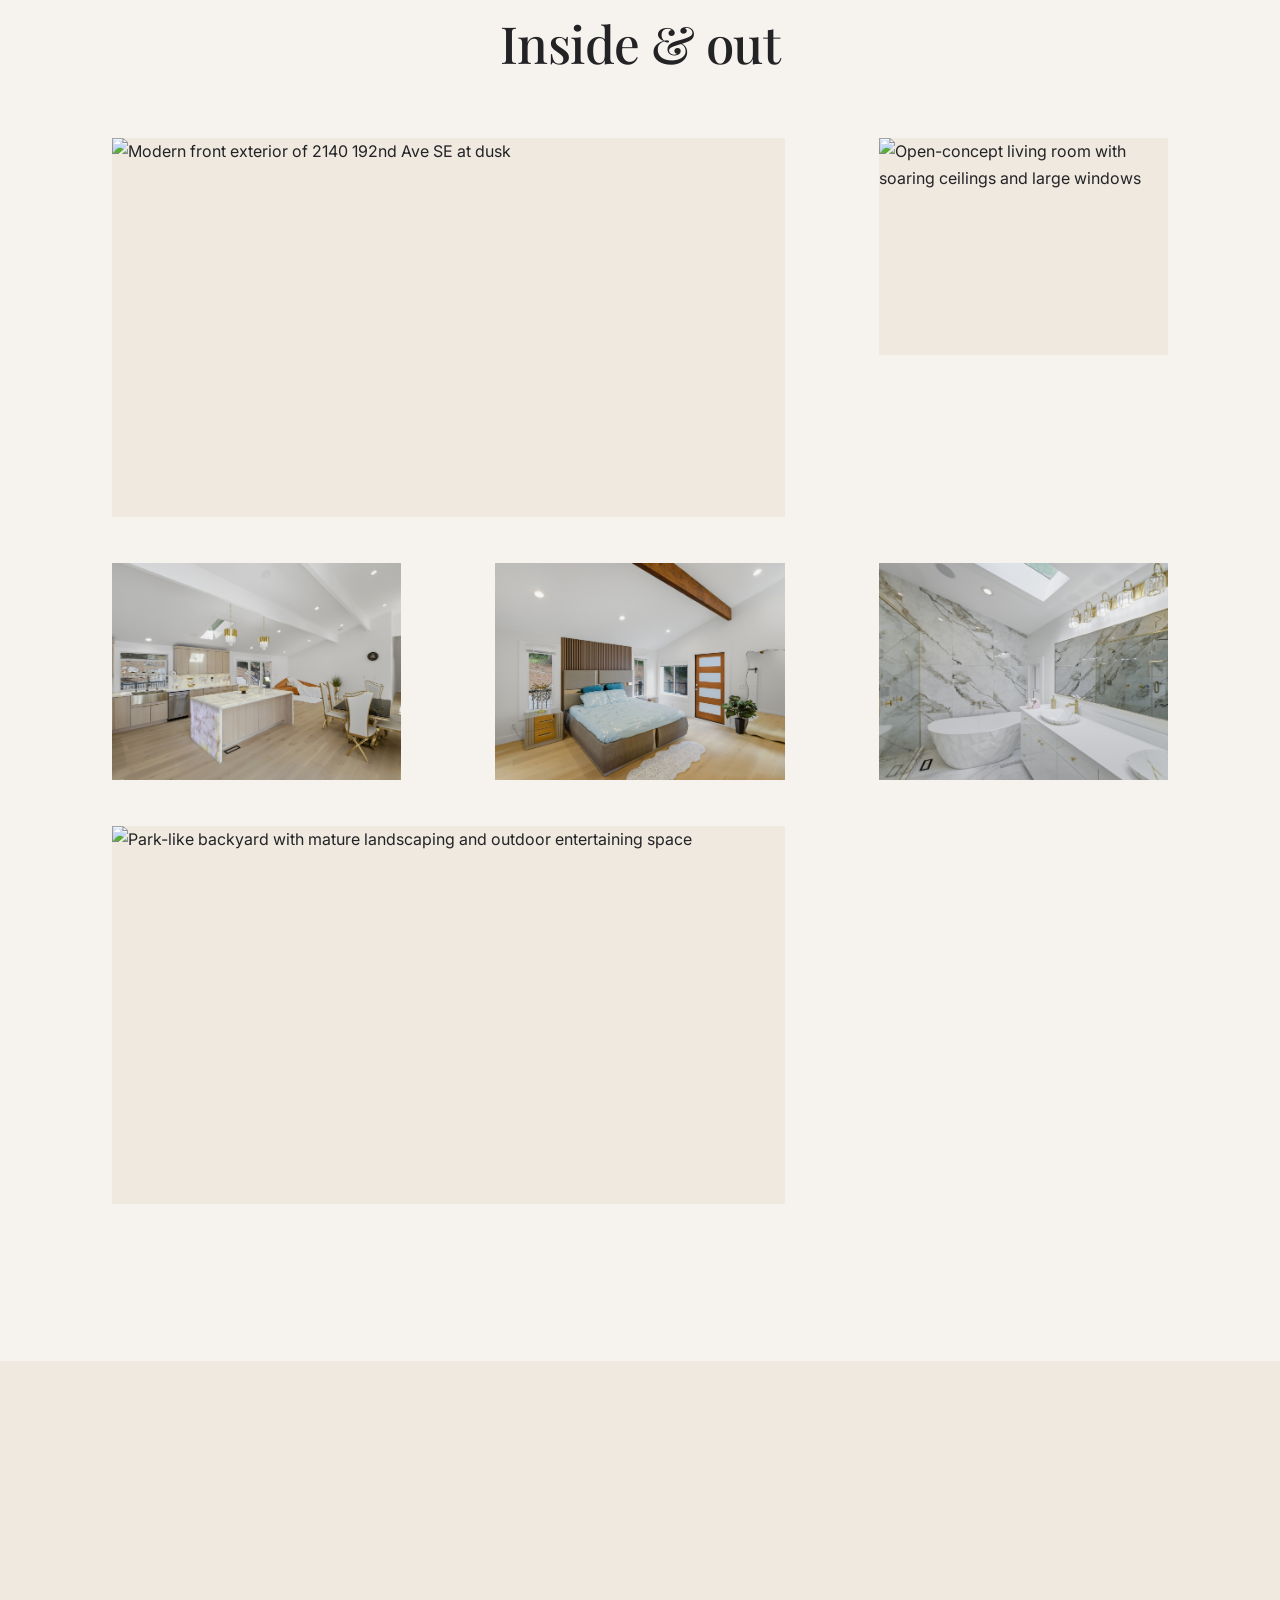
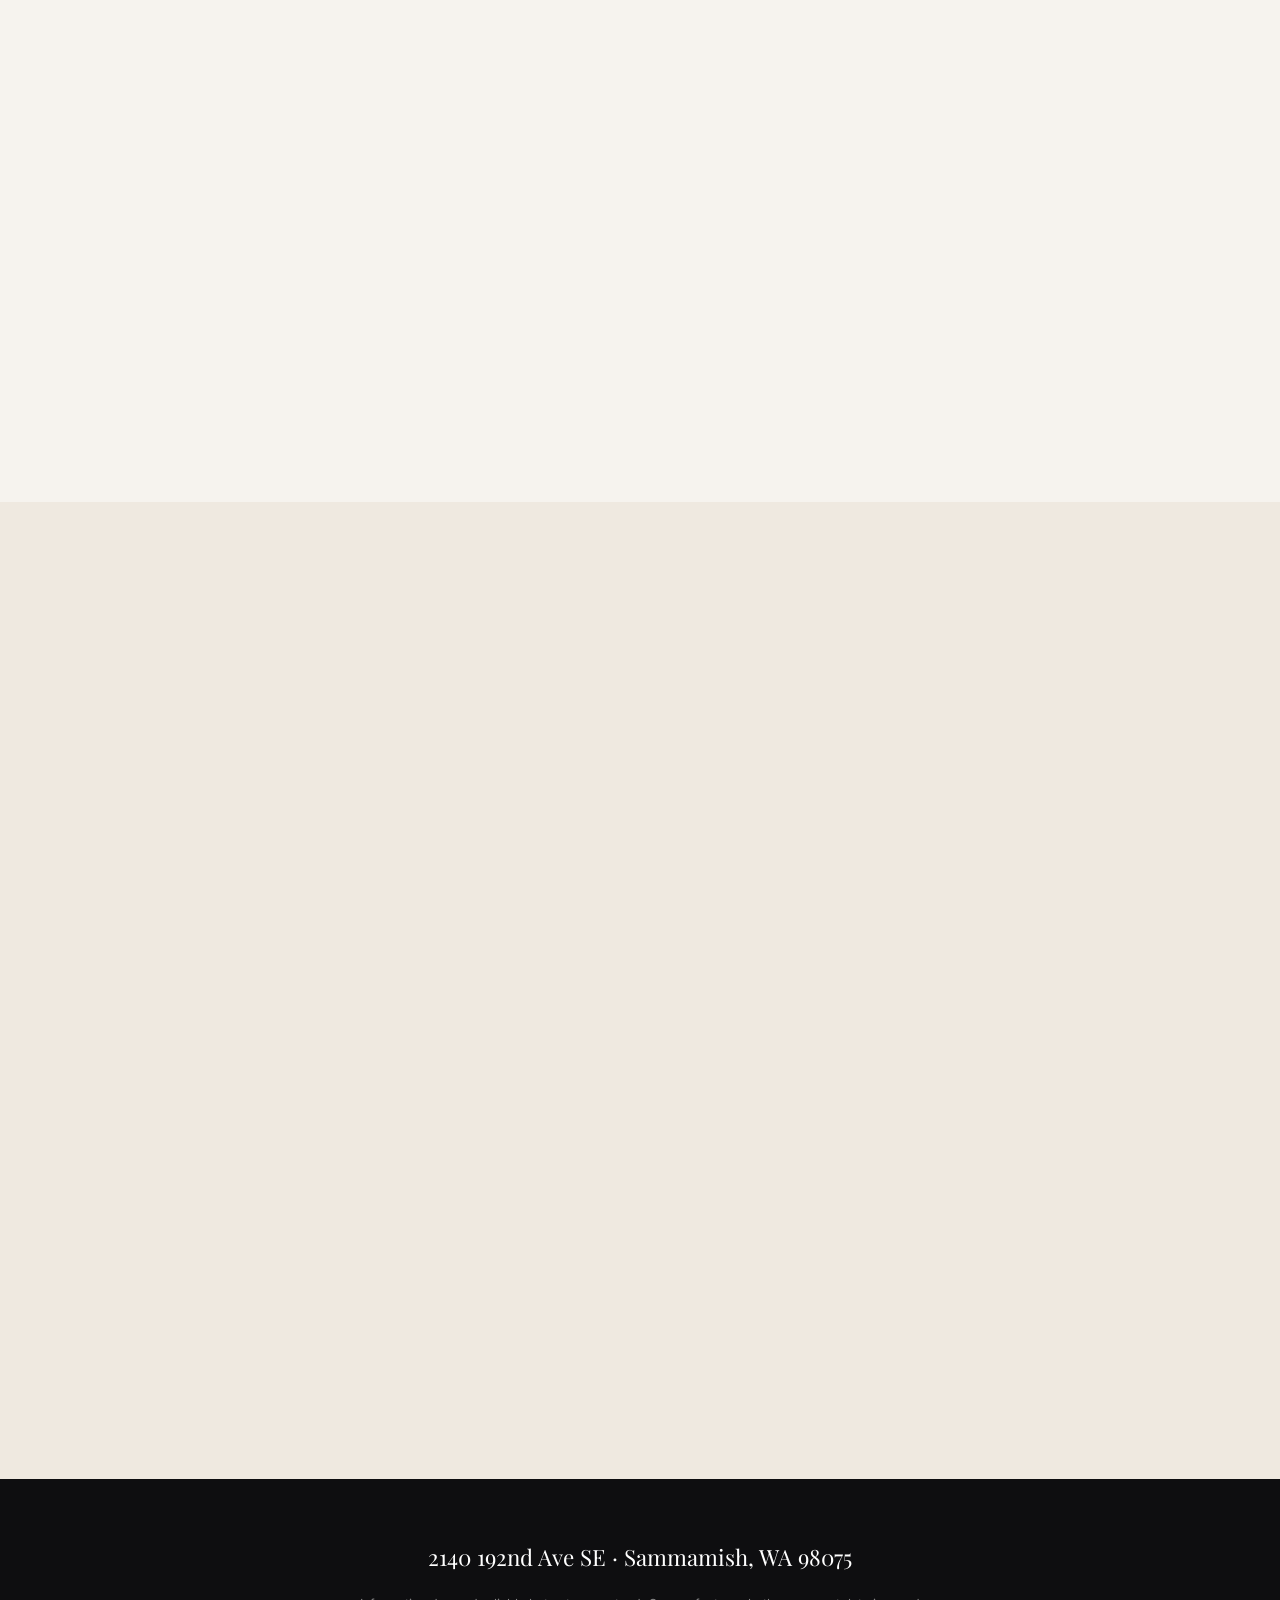
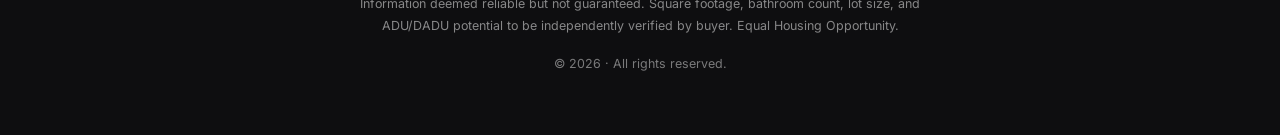
==== commit 6db126d0: "Wire contact form to Web3Forms with inline AJAX status + spam honeypot Co-Authored-By: Claude Opus 4" ====
--- a/public/index.html
+++ b/public/index.html
@@ -371,17 +371,22 @@
         </div>
       </div>
 
-      <!-- Optional contact form — works on Cloudflare Pages with a Formspree/Web3Forms endpoint.
-           Replace action URL with yours, or delete this form if you only want call/email. -->
-      <form class="contact__form" action="https://formspree.io/f/YOUR_FORM_ID" method="POST">
+      <!-- Contact form powered by Web3Forms (https://web3forms.com).
+           Submissions email to the address tied to the access_key below. -->
+      <form class="contact__form" action="https://api.web3forms.com/submit" method="POST">
+        <input type="hidden" name="access_key" value="b2b78ab8-f9b5-47ed-b701-a6eceb68f715" />
+        <input type="hidden" name="subject" value="New inquiry — 2140 192nd Ave SE, Sammamish" />
+        <input type="hidden" name="from_name" value="modernsammamish.com" />
         <div class="form__row">
           <input type="text" name="name" placeholder="Your name" required />
           <input type="email" name="email" placeholder="Your email" required />
         </div>
         <input type="tel" name="phone" placeholder="Phone (optional)" />
         <textarea name="message" rows="4" placeholder="I'd like to schedule a showing..."></textarea>
-        <input type="hidden" name="_subject" value="New inquiry — 2140 192nd Ave SE" />
+        <!-- Honeypot: hidden from people, catches spam bots -->
+        <input type="checkbox" name="botcheck" class="visually-hidden" style="display:none" tabindex="-1" autocomplete="off" />
         <button type="submit" class="btn btn--gold btn--full">Send Inquiry</button>
+        <p class="form__status" role="status" aria-live="polite"></p>
       </form>
     </div>
   </section>
--- a/public/styles.css
+++ b/public/styles.css
@@ -287,6 +287,9 @@
   background: var(--paper); color: var(--text); width: 100%; resize: vertical;
 }
 .contact__form input:focus, .contact__form textarea:focus { outline: none; border-color: var(--gold-deep); }
+.form__status { margin: 4px 0 0; font-size: .9rem; min-height: 1.2em; }
+.form__status.is-ok { color: #1f7a4d; }
+.form__status.is-err { color: #b3261e; }
 
 /* ---------- Footer ---------- */
 .footer { background: var(--ink); color: rgba(255,255,255,.75); padding: 60px 0; text-align: center; }
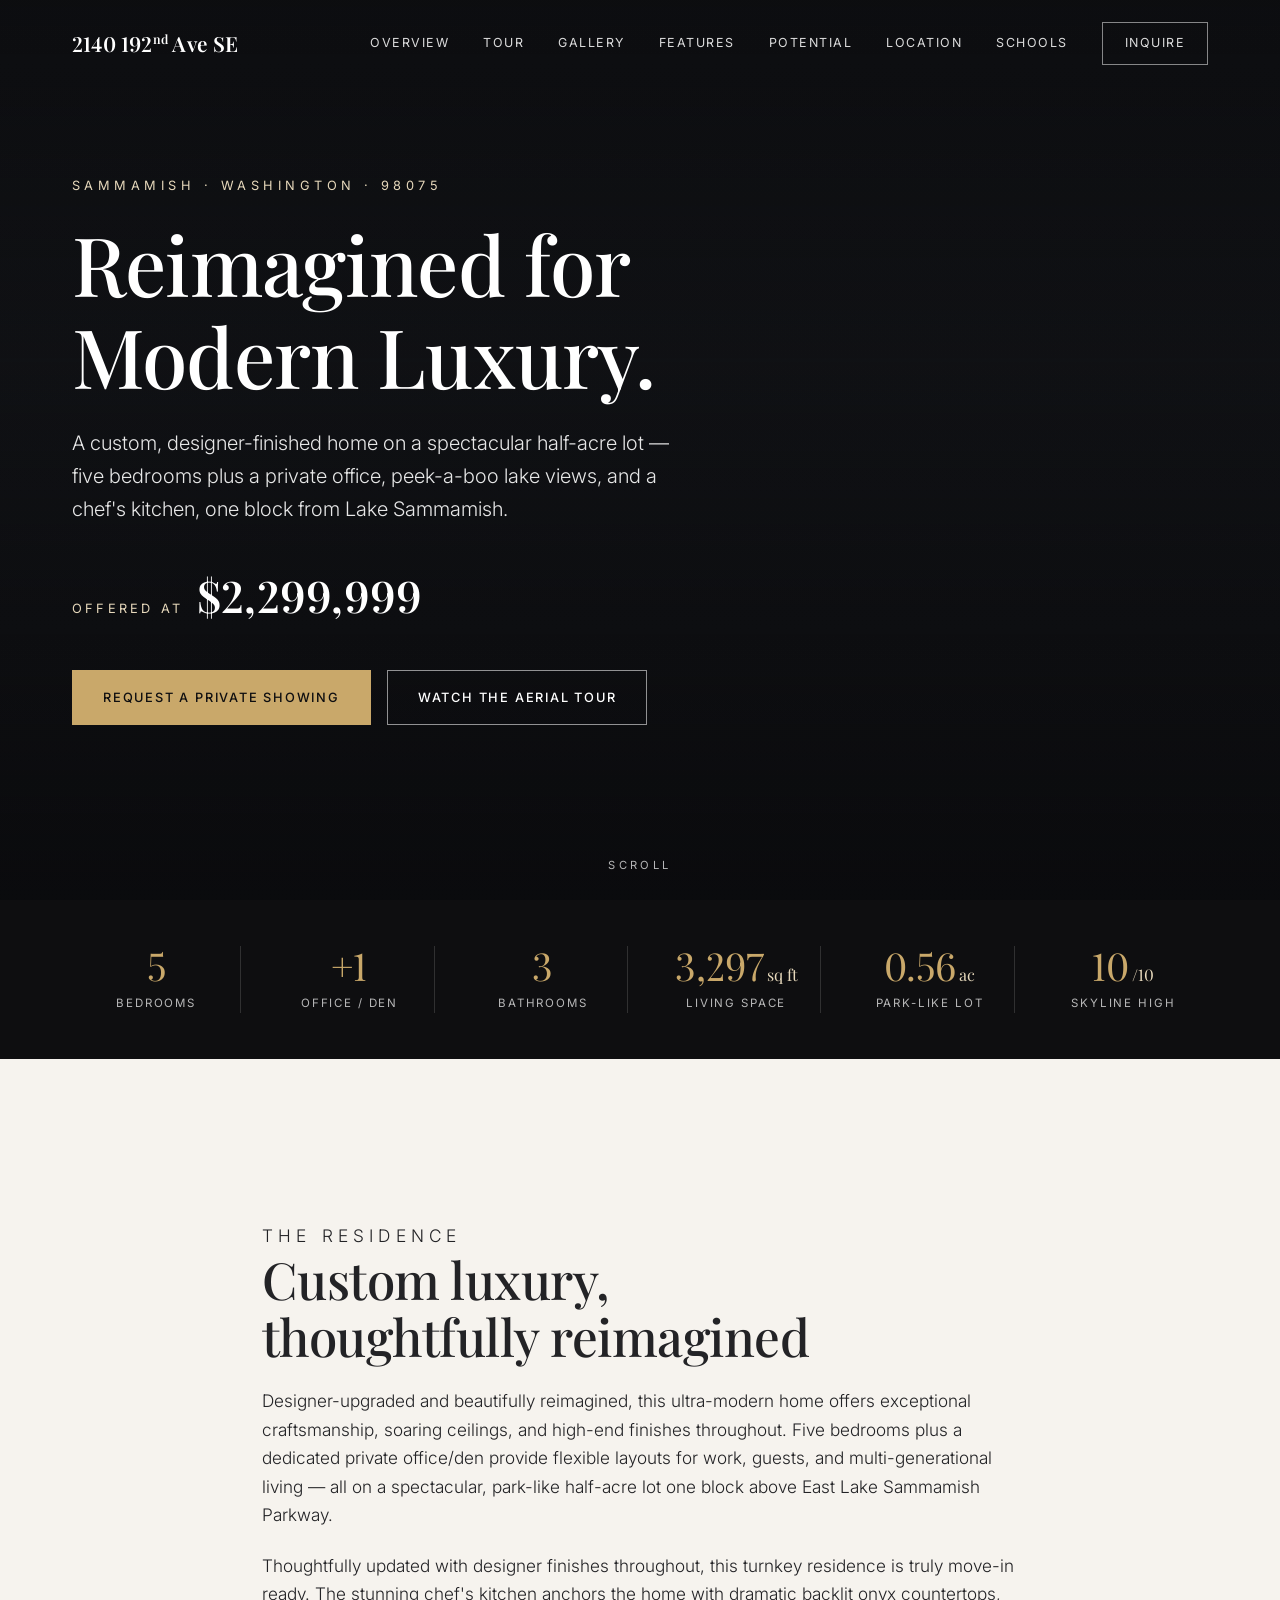
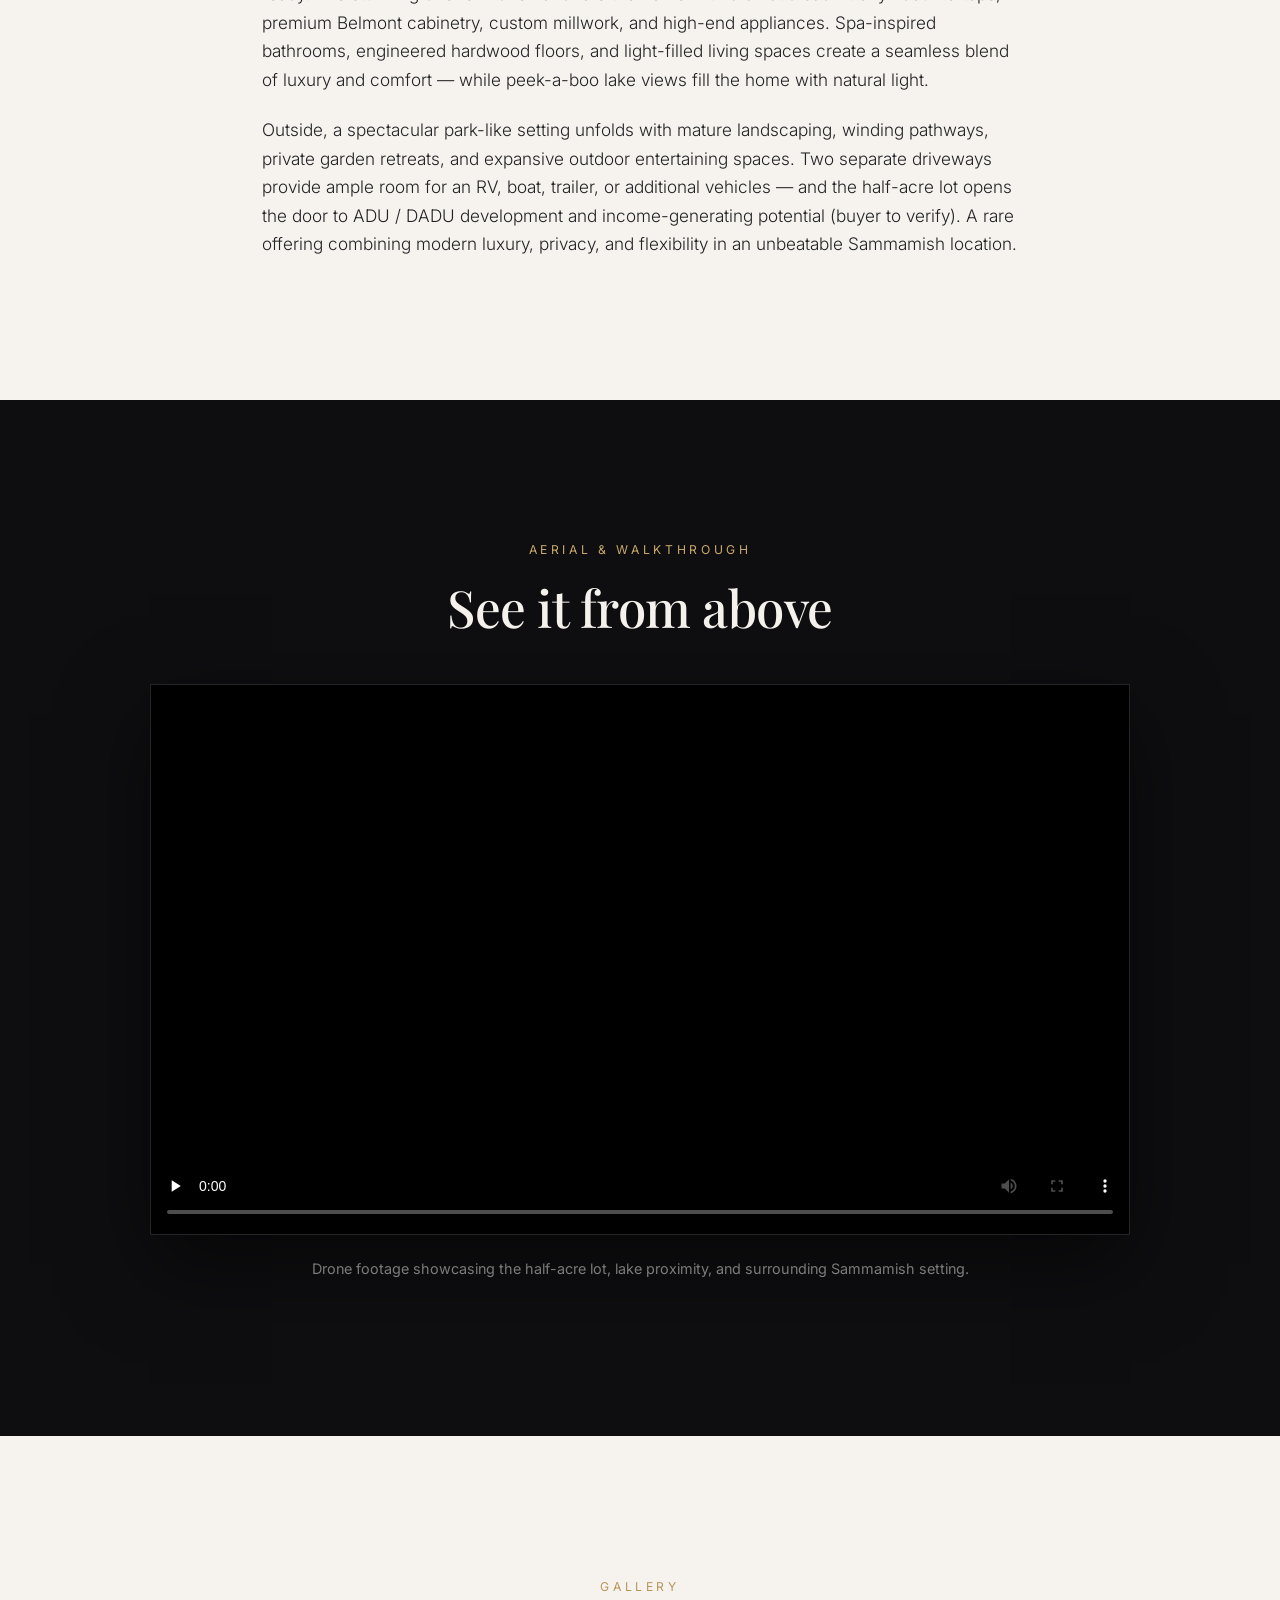
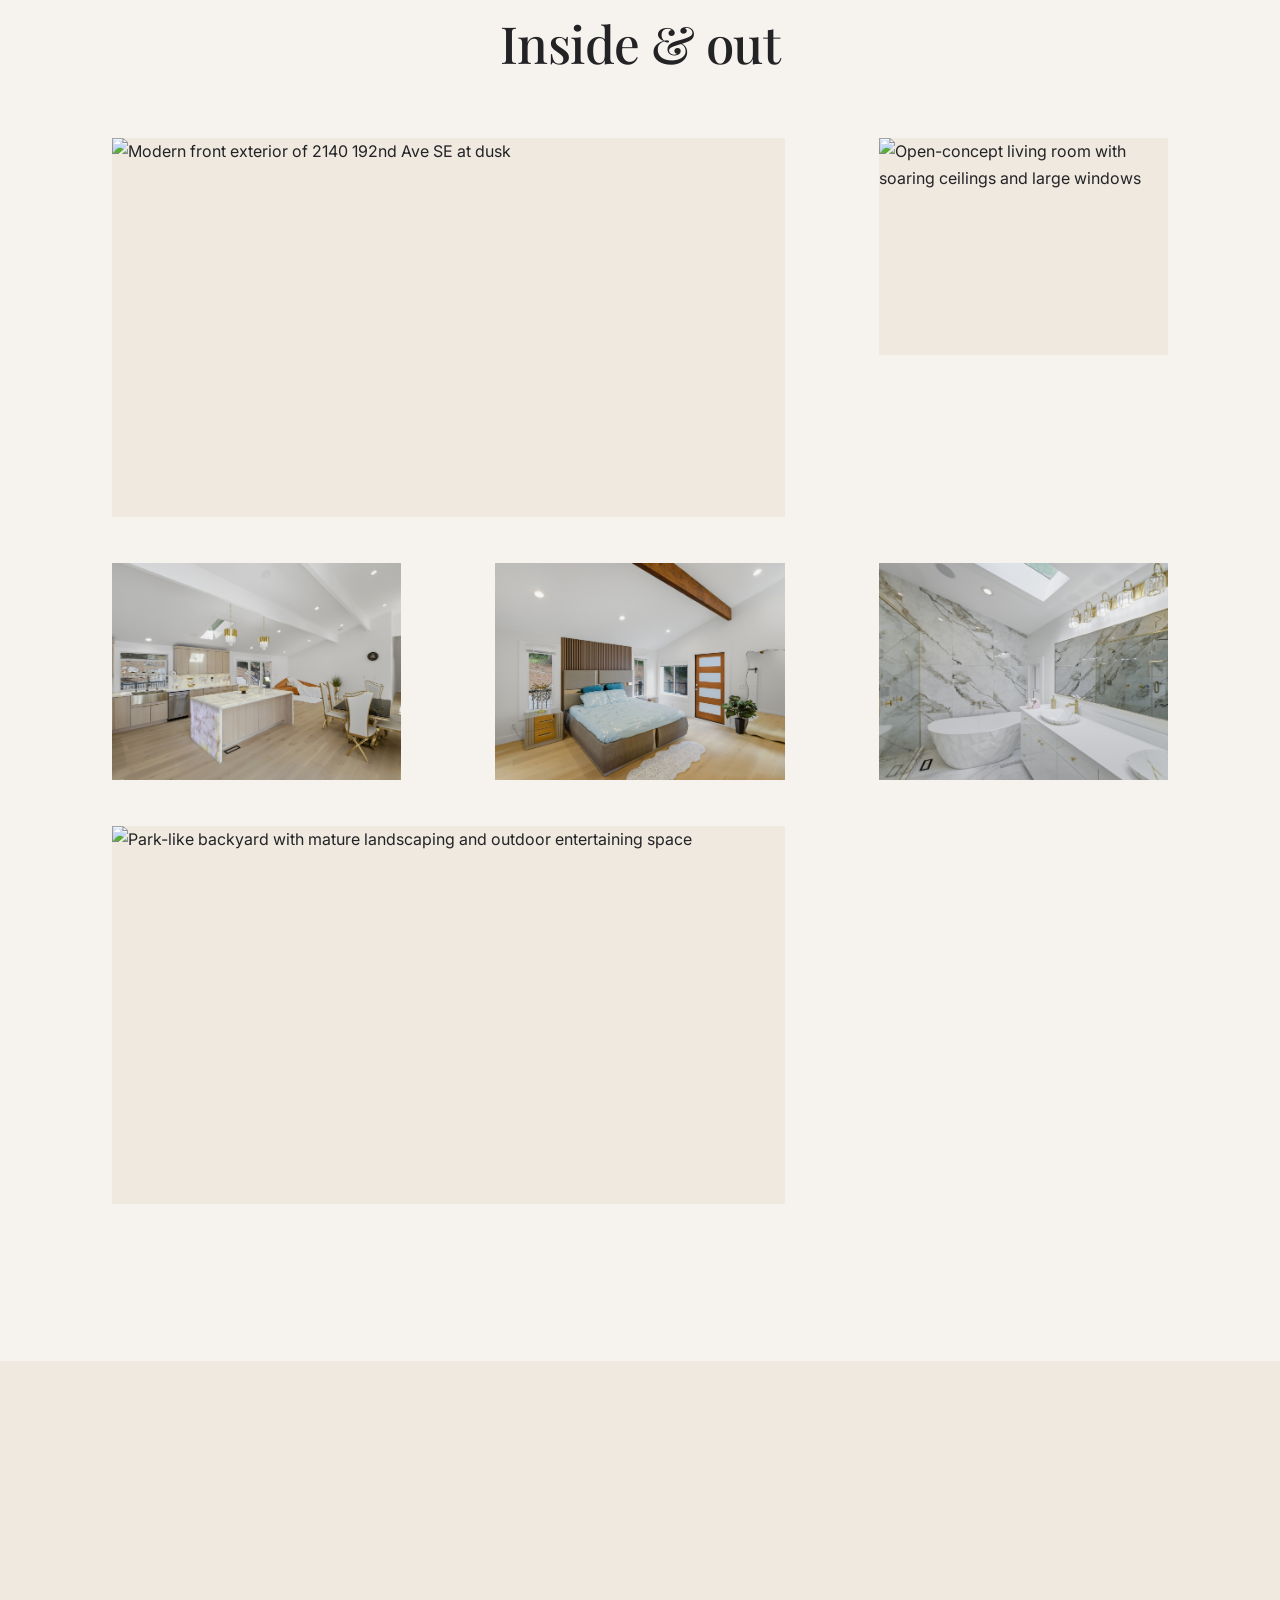
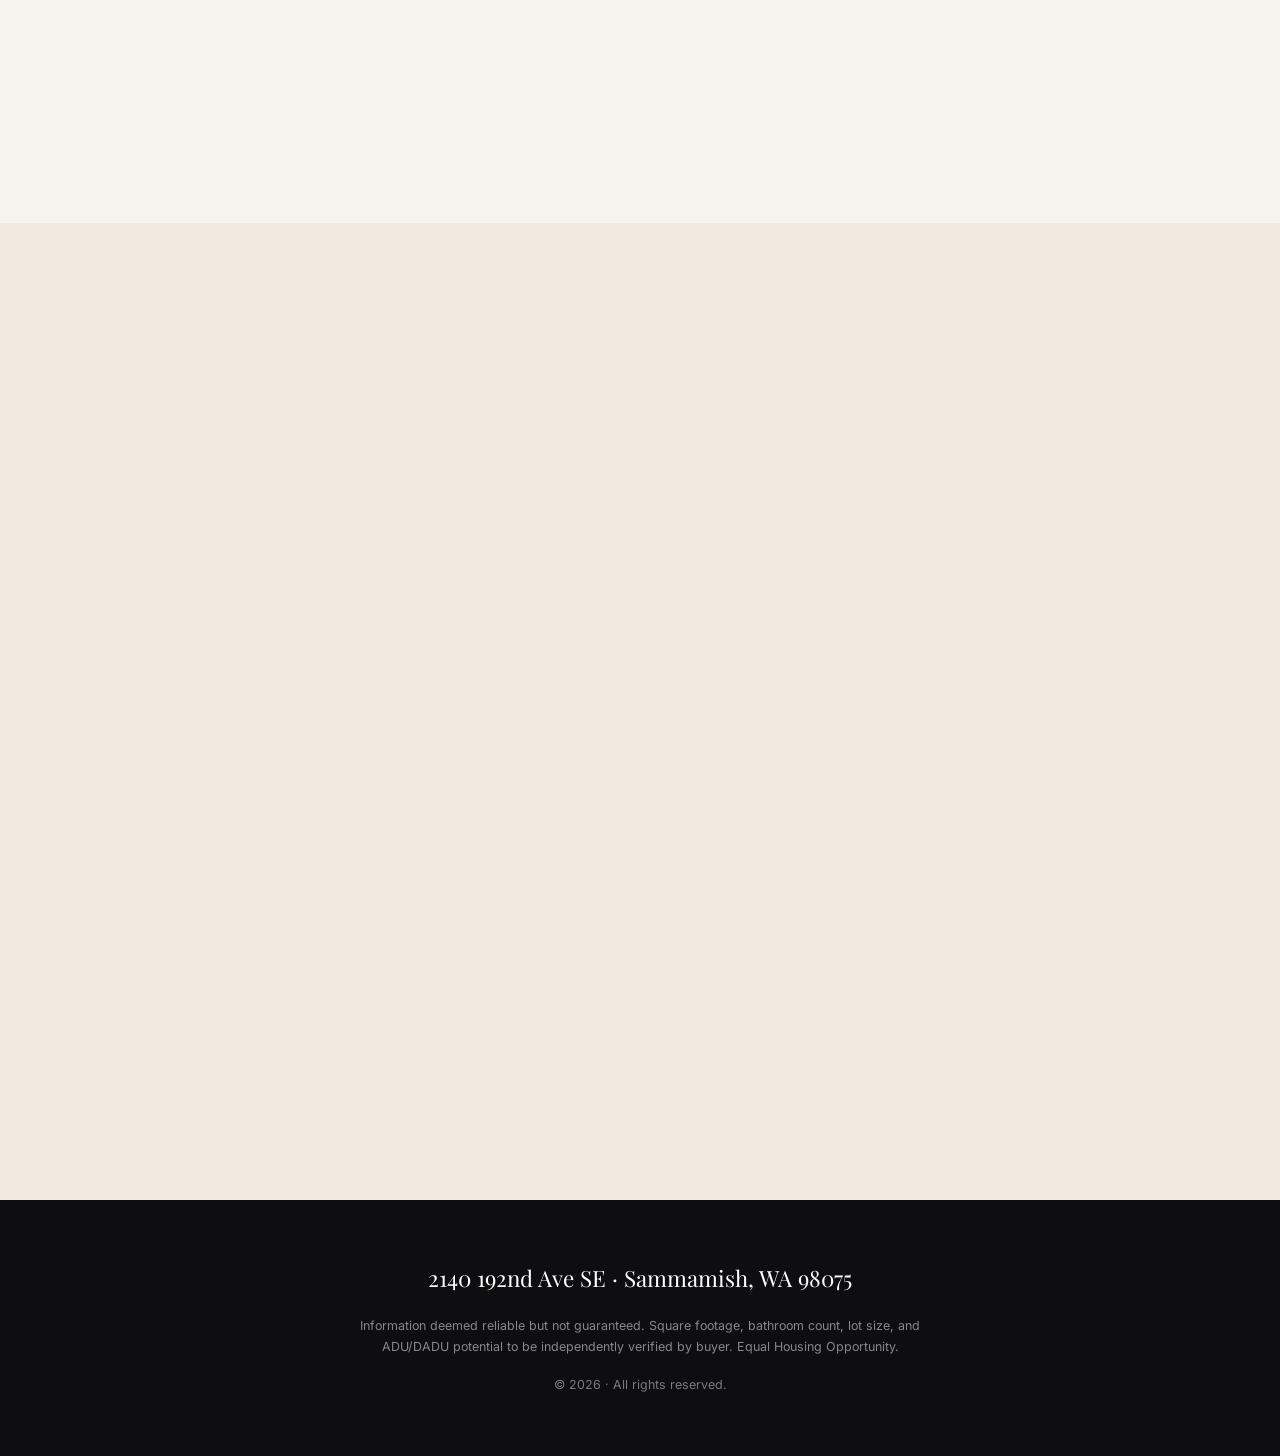
==== commit 41ebdd10: "Add Future Value Potential section (lot split / middle housing upside) New dedicated section + nav l" ====
--- a/public/index.html
+++ b/public/index.html
@@ -133,7 +133,12 @@
       {
         "@type": "Question",
         "name": "Is there potential for an ADU or DADU?",
-        "acceptedAnswer": { "@type": "Answer", "text": "Yes — the spacious half-acre lot, two separate driveways, and ample parking present strong potential for an ADU (accessory dwelling unit) or DADU (detached accessory dwelling unit) and income-generating opportunities. Buyers should independently confirm feasibility with the City of Sammamish and King County." }
+        "acceptedAnswer": { "@type": "Answer", "text": "Yes — the spacious 0.56-acre lot, two separate driveways, and ample parking present strong potential for an ADU (accessory dwelling unit) or DADU (detached accessory dwelling unit) and income-generating opportunities. Buyers should independently confirm feasibility with the City of Sammamish and King County." }
+      },
+      {
+        "@type": "Question",
+        "name": "What is the future value or development potential?",
+        "acceptedAnswer": { "@type": "Answer", "text": "Strong investment upside: a large 0.56-acre lot with spacious front, side, and back yards, plus a separate driveway suited to RV/boat parking or rental income. Washington HB 1096 administrative lot-split legislation and evolving middle-housing rules may offer additional flexibility. Buyers should verify all feasibility and eligibility with the City of Sammamish and King County." }
       },
       {
         "@type": "Question",
@@ -158,6 +163,7 @@
         <a href="#video">Tour</a>
         <a href="#gallery">Gallery</a>
         <a href="#features">Features</a>
+        <a href="#potential">Potential</a>
         <a href="#location">Location</a>
         <a href="#schools">Schools</a>
         <a href="#contact" class="nav__cta">Inquire</a>
@@ -195,7 +201,7 @@
       <div class="stat"><span class="stat__num">+1</span><span class="stat__label">Office / Den</span></div>
       <div class="stat"><span class="stat__num">3</span><span class="stat__label">Bathrooms</span></div>
       <div class="stat"><span class="stat__num">3,297<small>sq ft</small></span><span class="stat__label">Living Space</span></div>
-      <div class="stat"><span class="stat__num">½<small>ac</small></span><span class="stat__label">Park-Like Lot</span></div>
+      <div class="stat"><span class="stat__num">0.56<small>ac</small></span><span class="stat__label">Park-Like Lot</span></div>
       <div class="stat"><span class="stat__num">10<small>/10</small></span><span class="stat__label">Skyline High</span></div>
     </div>
   </section>
@@ -288,10 +294,63 @@
         <div class="feature"><h3>5 Beds + Office</h3><p>Five bedrooms plus a dedicated private office/den for flexible work and multi-generational living.</p></div>
         <div class="feature"><h3>Spa-Inspired Baths</h3><p>Designer spa bathrooms and engineered hardwood floors throughout the light-filled interior.</p></div>
         <div class="feature"><h3>Two Driveways</h3><p>Two separate driveways with ample room for an RV, boat, trailer, or additional vehicles.</p></div>
-        <div class="feature"><h3>ADU / DADU Potential</h3><p>A half-acre lot with potential for an accessory dwelling unit and income opportunities (buyer to verify).</p></div>
+        <div class="feature"><h3>ADU / DADU Potential</h3><p>A 0.56-acre lot with potential for an accessory dwelling unit and income opportunities (buyer to verify).</p></div>
         <div class="feature"><h3>Park-Like Grounds</h3><p>Mature landscaping, winding pathways, private garden retreats, and expansive outdoor entertaining.</p></div>
         <div class="feature"><h3>Peek-a-Boo Lake Views</h3><p>Seasonal lake views and abundant natural light, one block above E. Lake Sammamish Parkway.</p></div>
       </div>
+    </div>
+  </section>
+
+  <!-- ===================== FUTURE VALUE POTENTIAL ===================== -->
+  <section class="section section--dark potential" id="potential">
+    <div class="section__inner reveal">
+      <p class="kicker kicker--center">Investment Upside</p>
+      <h2 class="section__title section__title--center">Future Value Potential</h2>
+      <p class="lead lead--center">
+        A rare 0.56-acre parcel with room to grow — meaningful upside for builders, investors,
+        and multi-generational buyers alike.
+      </p>
+      <ul class="potential__list">
+        <li>
+          <span class="potential__check" aria-hidden="true">&#10003;</span>
+          <div>
+            <strong>Large 0.56-acre lot</strong>
+            <span class="potential__desc">Room to expand, build, or hold for long-term value.</span>
+          </div>
+        </li>
+        <li>
+          <span class="potential__check" aria-hidden="true">&#10003;</span>
+          <div>
+            <strong>Spacious front, side &amp; back yards</strong>
+            <span class="potential__desc">Generous, usable outdoor space on all sides of the home.</span>
+          </div>
+        </li>
+        <li>
+          <span class="potential__check" aria-hidden="true">&#10003;</span>
+          <div>
+            <strong>Separate driveway</strong>
+            <span class="potential__desc">Easy to park an RV or boat — or rent out the space for extra income.</span>
+          </div>
+        </li>
+        <li>
+          <span class="potential__check" aria-hidden="true">&#10003;</span>
+          <div>
+            <strong>Washington HB 1096 — administrative lot-split</strong>
+            <span class="potential__desc">Recent state legislation streamlining administrative lot splits.</span>
+          </div>
+        </li>
+        <li>
+          <span class="potential__check" aria-hidden="true">&#10003;</span>
+          <div>
+            <strong>Potential middle-housing flexibility</strong>
+            <span class="potential__desc">Possible additional units or housing types under evolving Washington housing law.</span>
+          </div>
+        </li>
+      </ul>
+      <p class="potential__note">
+        Buyer to verify feasibility, eligibility, and all development potential with the City of
+        Sammamish and King County. Information provided for convenience and not guaranteed.
+      </p>
     </div>
   </section>
 
@@ -345,7 +404,8 @@
         <details class="faq__item"><summary>How many bedrooms are there?</summary><p>Five bedrooms plus a dedicated private office/den, with flexible layouts for work and multi-generational living.</p></details>
         <details class="faq__item"><summary>What makes the kitchen special?</summary><p>An ultra-modern chef's kitchen with dramatic backlit onyx countertops, premium Belmont cabinetry, custom millwork, and high-end appliances.</p></details>
         <details class="faq__item"><summary>What's the school district?</summary><p>The highly rated Issaquah School District — Creekside Elementary, Pine Lake Middle, and Skyline High School (10/10).</p></details>
-        <details class="faq__item"><summary>Is there ADU / DADU potential?</summary><p>The half-acre lot, two driveways, and ample parking offer strong potential for an ADU or DADU and income-generating opportunities. Buyers should confirm feasibility with the City of Sammamish and King County.</p></details>
+        <details class="faq__item"><summary>Is there ADU / DADU potential?</summary><p>The 0.56-acre lot, two driveways, and ample parking offer strong potential for an ADU or DADU and income-generating opportunities. Buyers should confirm feasibility with the City of Sammamish and King County.</p></details>
+        <details class="faq__item"><summary>What is the future value or development potential?</summary><p>A large 0.56-acre lot with spacious yards and a separate driveway (great for RV/boat parking or rental income). Washington HB 1096 administrative lot-split legislation and evolving middle-housing rules may offer added flexibility — buyer to verify feasibility with the City of Sammamish and King County.</p></details>
         <details class="faq__item"><summary>How do I schedule a showing?</summary><p>Reach out through the contact section below and we'll arrange a private showing at your convenience.</p></details>
       </div>
     </div>
--- a/public/styles.css
+++ b/public/styles.css
@@ -252,6 +252,21 @@
 .school p { margin: 0; font-size: .88rem; color: rgba(255,255,255,.6); }
 .schools__note { text-align: center; margin-top: 36px; font-size: .82rem; color: rgba(255,255,255,.5); }
 
+/* ---------- Future Value Potential ---------- */
+.potential__list { list-style: none; margin: 50px auto 0; padding: 0; max-width: 780px; display: grid; gap: 16px; }
+.potential__list li {
+  display: flex; gap: 18px; align-items: flex-start; padding: 22px 26px;
+  background: rgba(255,255,255,.04); border: 1px solid var(--line-dark); transition: background .4s var(--ease);
+}
+.potential__list li:hover { background: rgba(255,255,255,.07); }
+.potential__check {
+  flex: none; width: 30px; height: 30px; border-radius: 50%; background: var(--gold); color: var(--ink);
+  display: grid; place-items: center; font-size: .95rem; font-weight: 700; margin-top: 3px;
+}
+.potential__list strong { display: block; font-family: var(--serif); font-weight: 600; font-size: 1.3rem; color: #fff; margin-bottom: 4px; }
+.potential__desc { display: block; color: rgba(255,255,255,.72); font-size: .95rem; font-weight: 300; }
+.potential__note { text-align: center; margin: 34px auto 0; max-width: 64ch; font-size: .82rem; line-height: 1.7; color: rgba(255,255,255,.5); }
+
 /* ---------- FAQ ---------- */
 .faq__list { margin-top: 46px; }
 .faq__item { border-bottom: 1px solid var(--line); padding: 6px 0; }
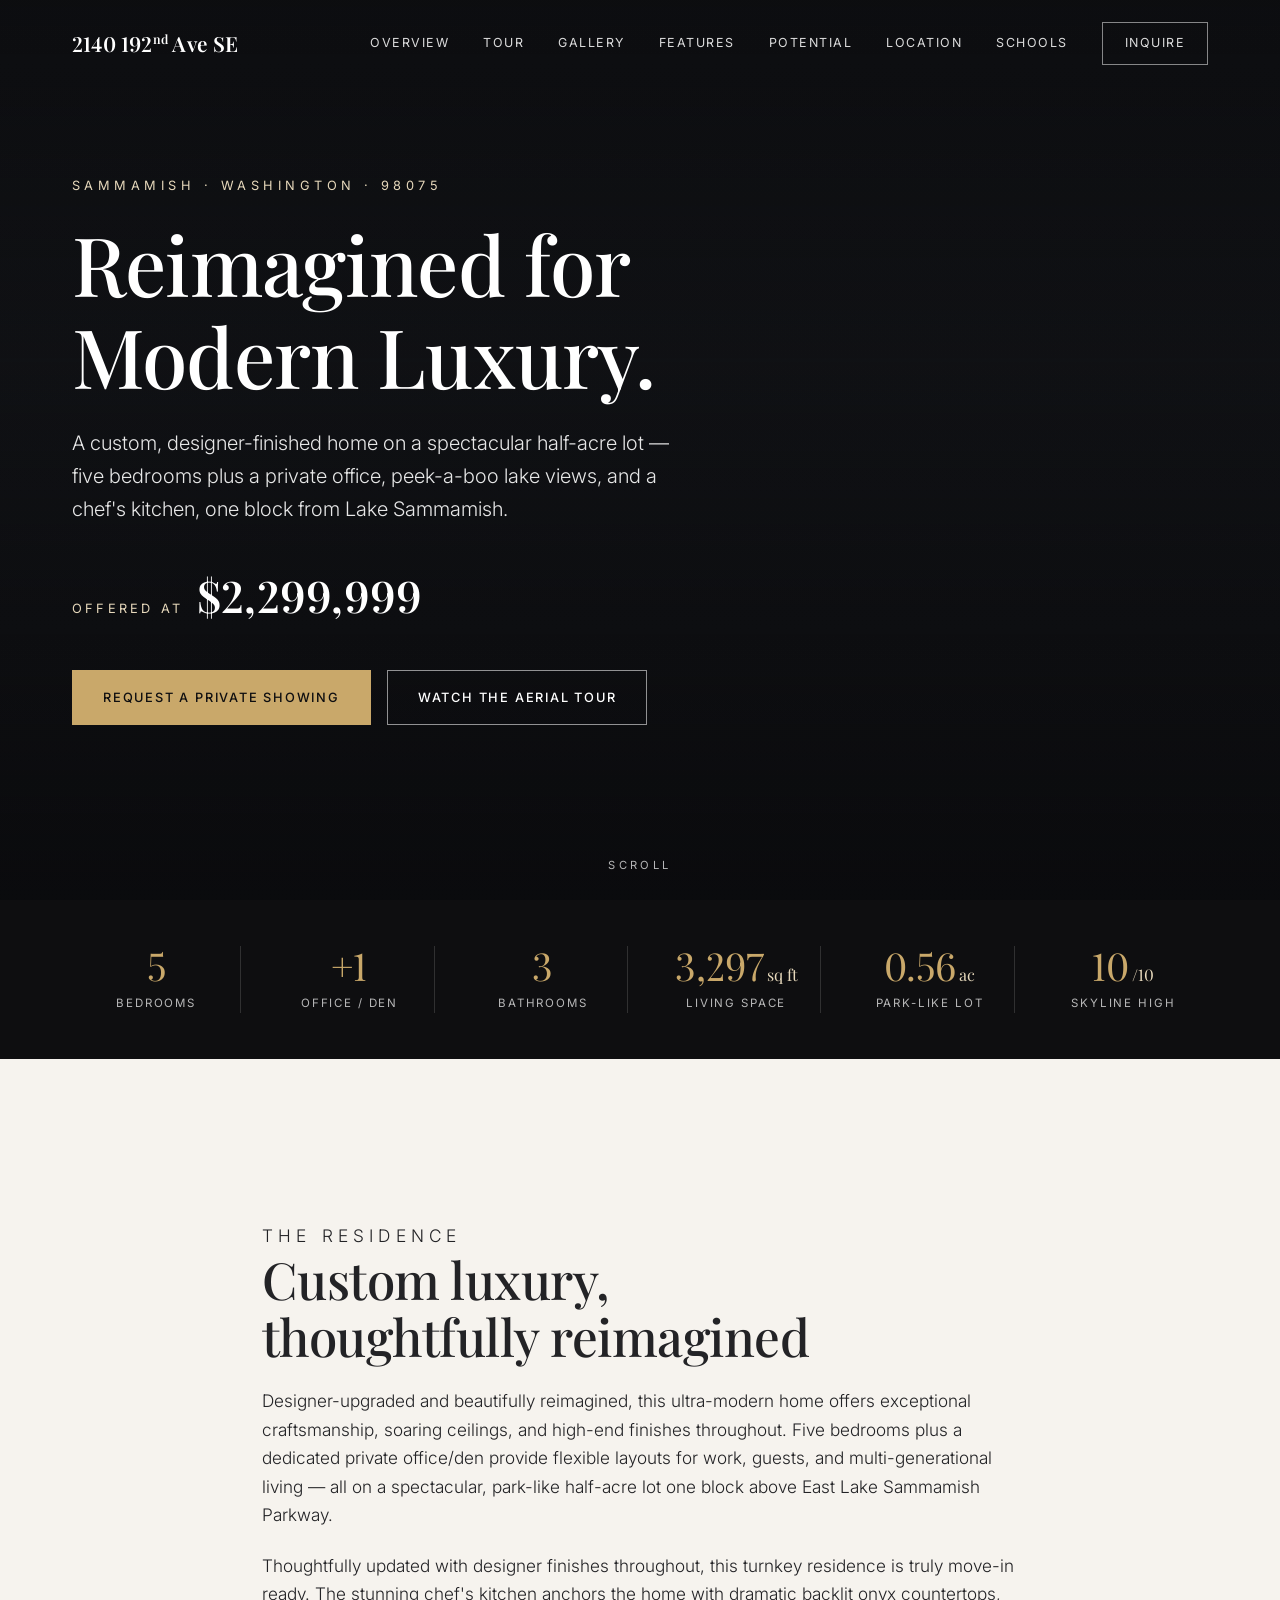
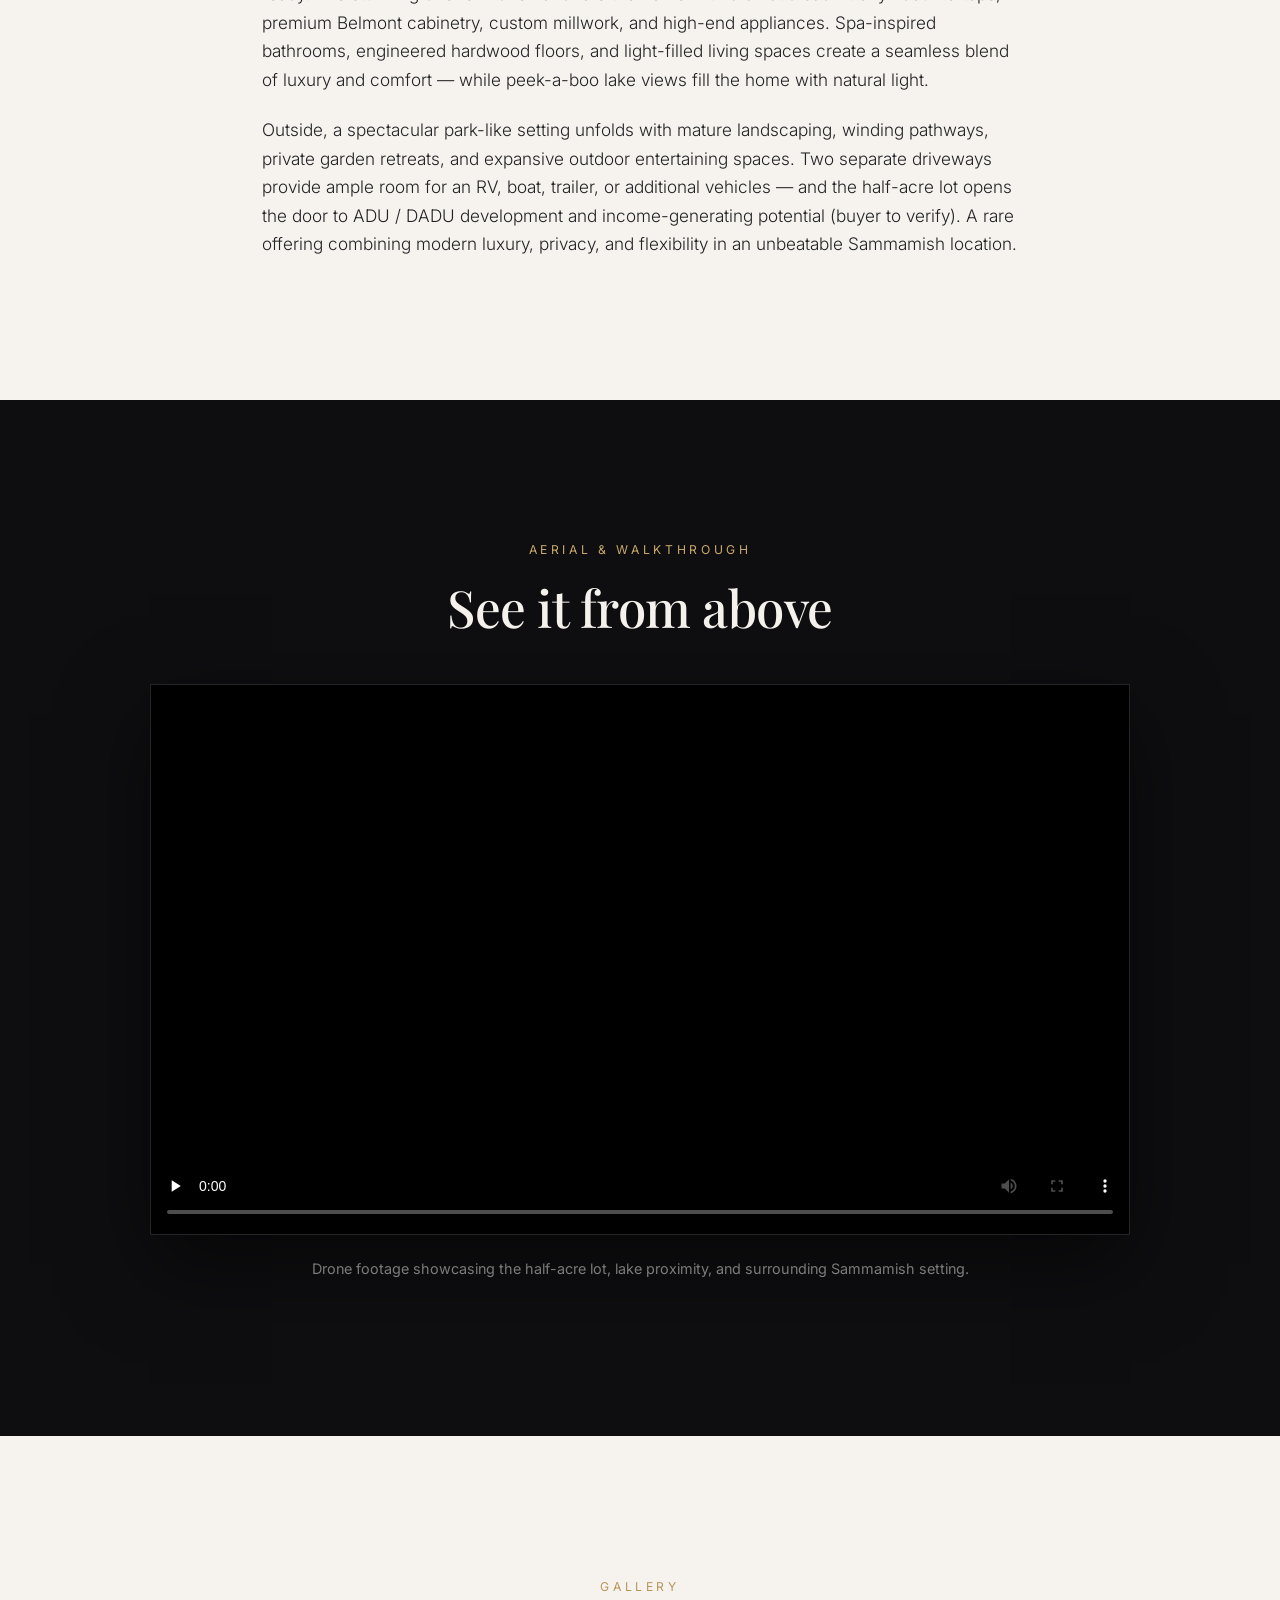
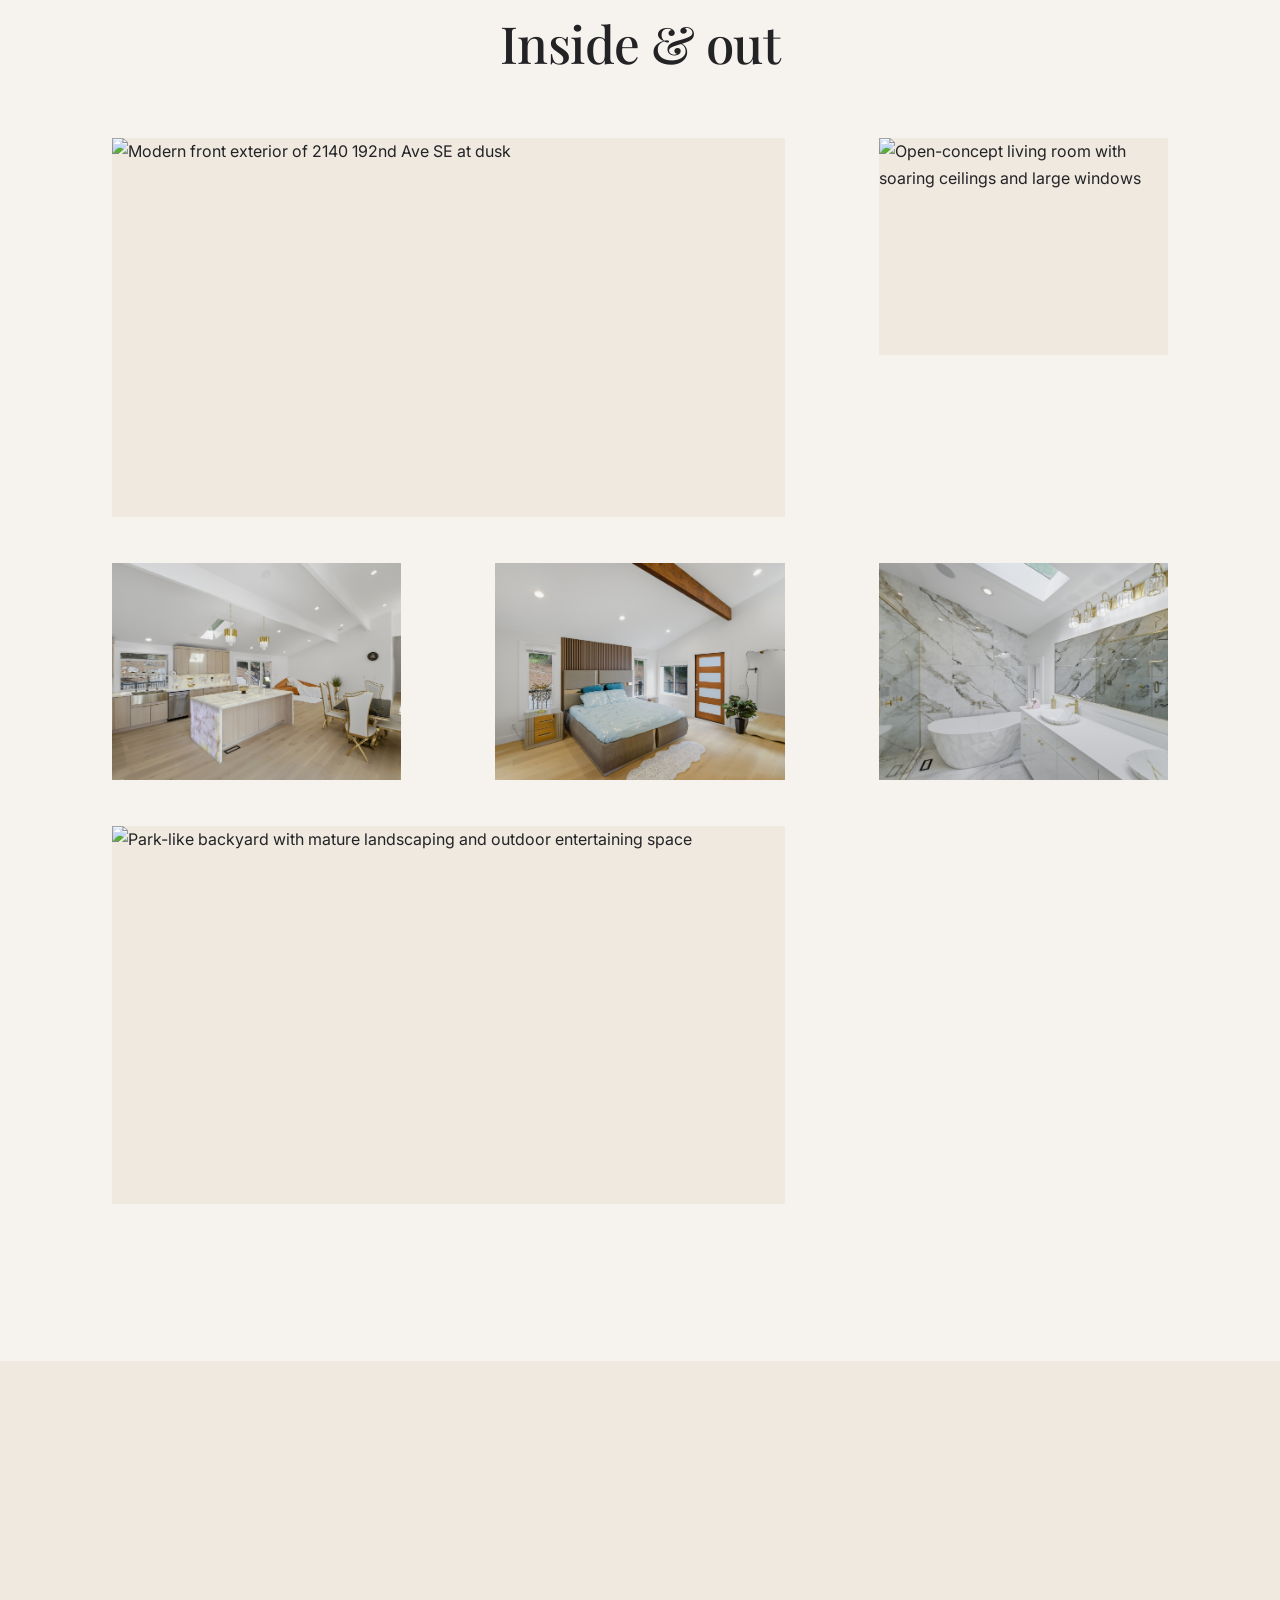
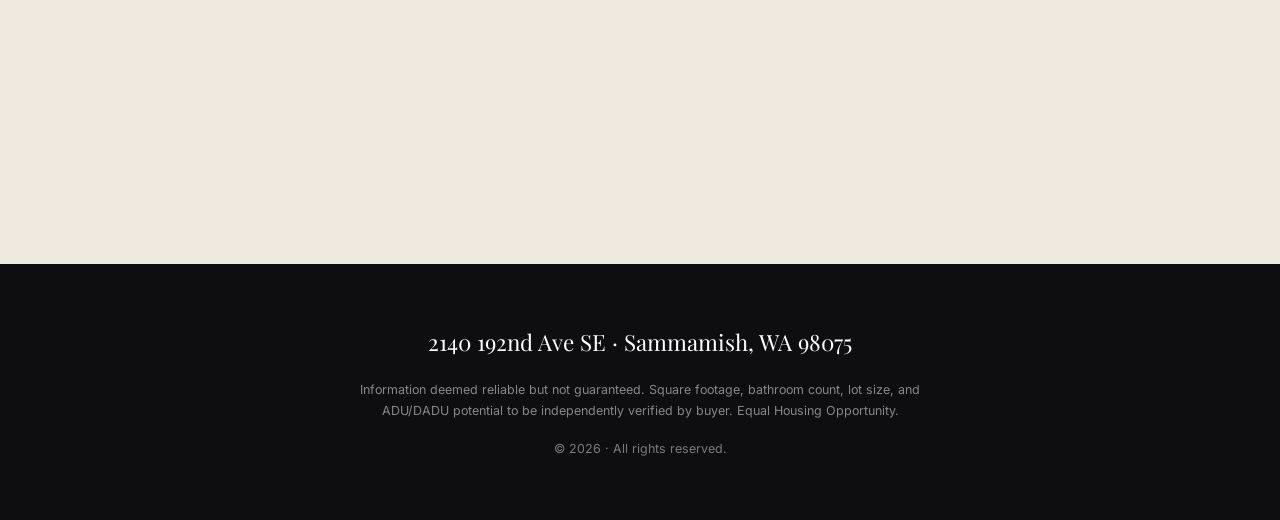
==== commit ab69de8d: "Add ADU/DADU value callout (income, multi-gen, added value) with verify caveats Co-Authored-By: Clau" ====
--- a/public/index.html
+++ b/public/index.html
@@ -347,6 +347,38 @@
           </div>
         </li>
       </ul>
+
+      <div class="potential__value">
+        <h3 class="potential__value-title">The upside of adding an ADU / DADU</h3>
+        <p class="potential__value-sub">
+          With room on the lot for a detached accessory dwelling, this property offers more than a
+          home — it offers options. (Subject to city approval; buyer to verify.)
+        </p>
+        <div class="potential__cards">
+          <div class="pcard">
+            <span class="pcard__icon" aria-hidden="true">&#127968;</span>
+            <h4>Rental Income</h4>
+            <p>A DADU can generate ongoing rental income. Proximity to Microsoft, Redmond, and the wider Eastside job market supports strong, year-round tenant demand.</p>
+          </div>
+          <div class="pcard">
+            <span class="pcard__icon" aria-hidden="true">&#128106;</span>
+            <h4>Multi-Generational Living</h4>
+            <p>Private, comfortable space for parents, adult children, or guests — together, yet independent. A premium that's increasingly hard to find.</p>
+          </div>
+          <div class="pcard">
+            <span class="pcard__icon" aria-hidden="true">&#128200;</span>
+            <h4>Added Property Value</h4>
+            <p>A permitted, income-producing ADU/DADU can meaningfully increase a property's overall value and resale appeal, while keeping future flexibility open.</p>
+          </div>
+        </div>
+        <p class="potential__illustrative">
+          <strong>Illustrative only:</strong> comparable Eastside accessory dwellings can command
+          meaningful monthly rents given the area's strong rental market — turning unused yard space
+          into a potential income stream. Figures vary widely and are not a representation or
+          guarantee of income; buyer to verify all numbers and feasibility independently.
+        </p>
+      </div>
+
       <p class="potential__note">
         Buyer to verify feasibility, eligibility, and all development potential with the City of
         Sammamish and King County. Information provided for convenience and not guaranteed.
--- a/public/styles.css
+++ b/public/styles.css
@@ -267,6 +267,20 @@
 .potential__desc { display: block; color: rgba(255,255,255,.72); font-size: .95rem; font-weight: 300; }
 .potential__note { text-align: center; margin: 34px auto 0; max-width: 64ch; font-size: .82rem; line-height: 1.7; color: rgba(255,255,255,.5); }
 
+/* ADU/DADU value callout */
+.potential__value { margin: 56px auto 0; max-width: 980px; padding-top: 48px; border-top: 1px solid var(--line-dark); }
+.potential__value-title { text-align: center; font-size: clamp(1.5rem, 3vw, 2.2rem); color: #fff; }
+.potential__value-sub { text-align: center; margin: 14px auto 0; max-width: 60ch; font-weight: 300; color: rgba(255,255,255,.75); }
+.potential__cards { margin-top: 40px; display: grid; grid-template-columns: repeat(3, 1fr); gap: 18px; }
+.pcard { padding: 30px 26px; background: rgba(255,255,255,.04); border: 1px solid var(--line-dark); transition: background .4s var(--ease); }
+.pcard:hover { background: rgba(255,255,255,.07); }
+.pcard__icon { font-size: 1.9rem; display: block; margin-bottom: 12px; }
+.pcard h4 { font-family: var(--serif); font-weight: 600; font-size: 1.3rem; color: #fff; margin: 0 0 8px; }
+.pcard p { margin: 0; font-size: .95rem; font-weight: 300; color: rgba(255,255,255,.72); }
+.potential__illustrative { margin: 30px auto 0; max-width: 72ch; text-align: center; font-size: .84rem; line-height: 1.7; color: rgba(255,255,255,.58); }
+.potential__illustrative strong { color: var(--gold); }
+@media (max-width: 760px) { .potential__cards { grid-template-columns: 1fr; } }
+
 /* ---------- FAQ ---------- */
 .faq__list { margin-top: 46px; }
 .faq__item { border-bottom: 1px solid var(--line); padding: 6px 0; }
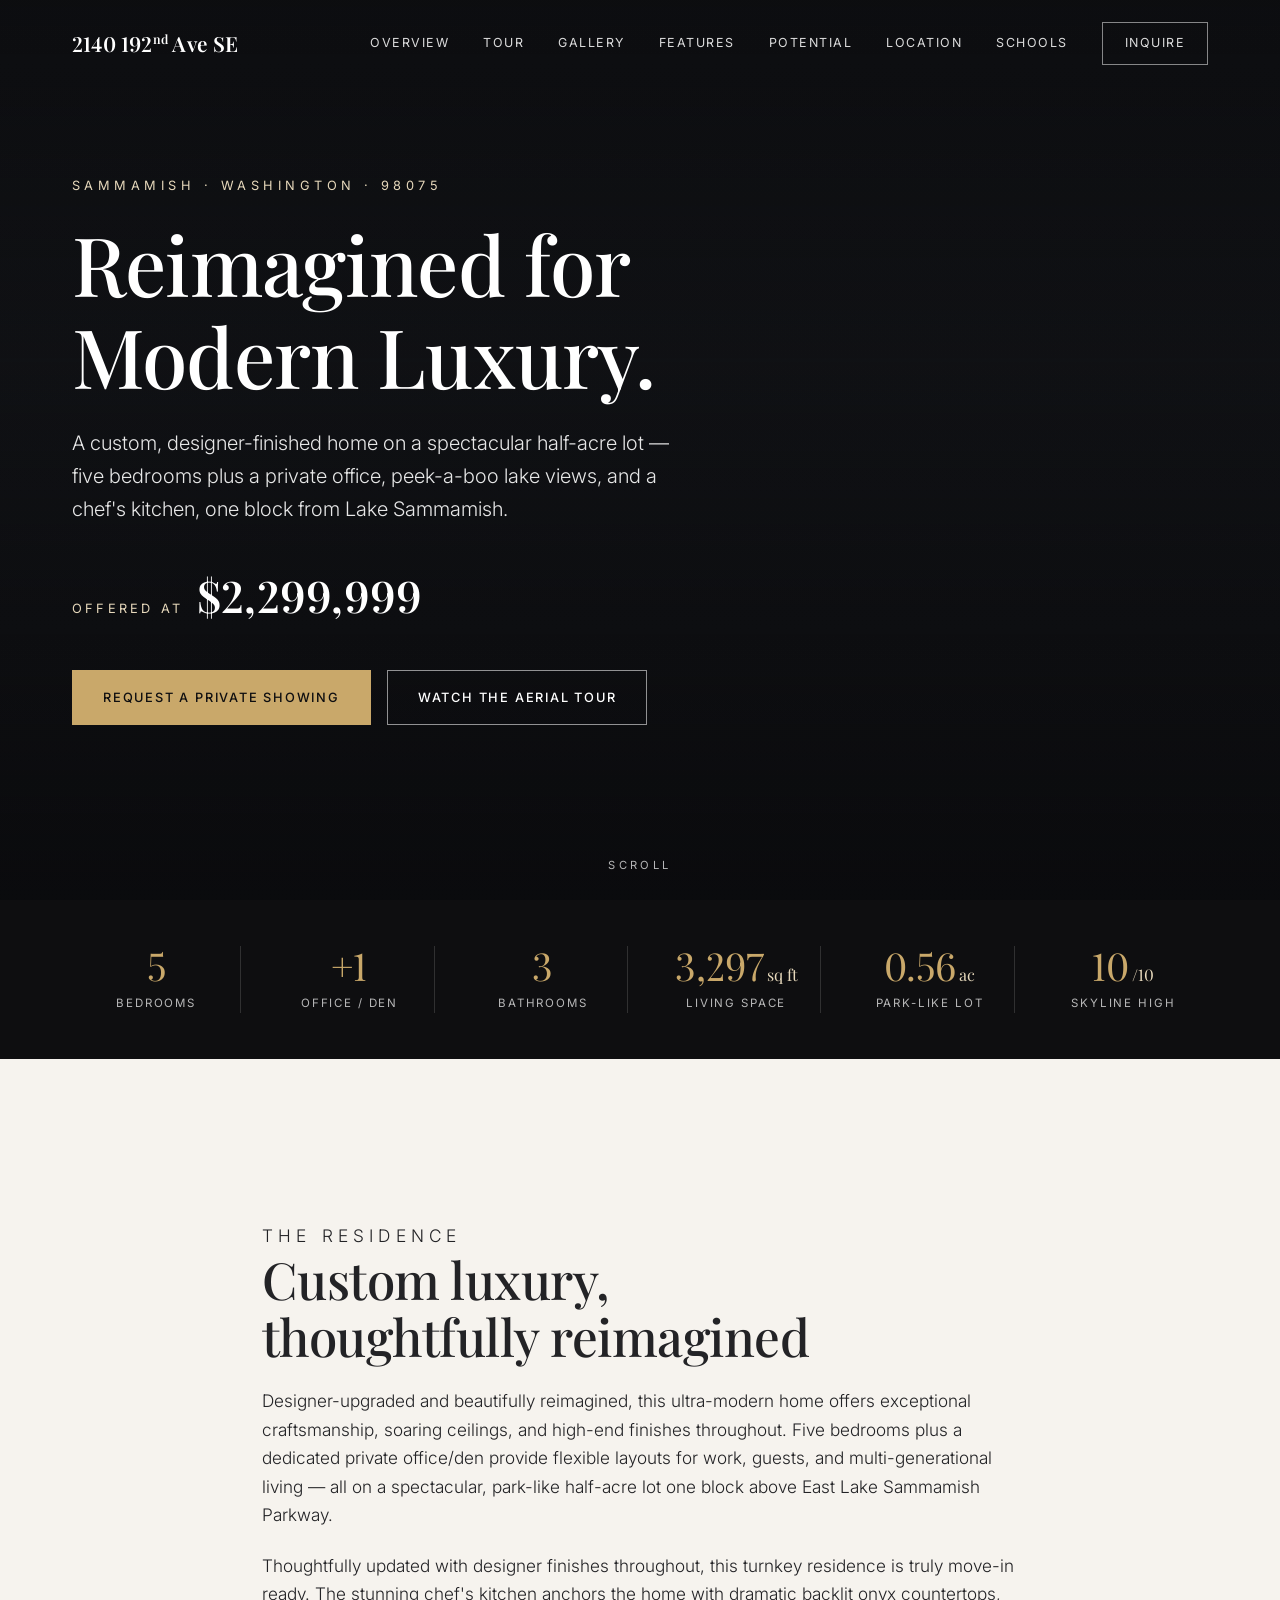
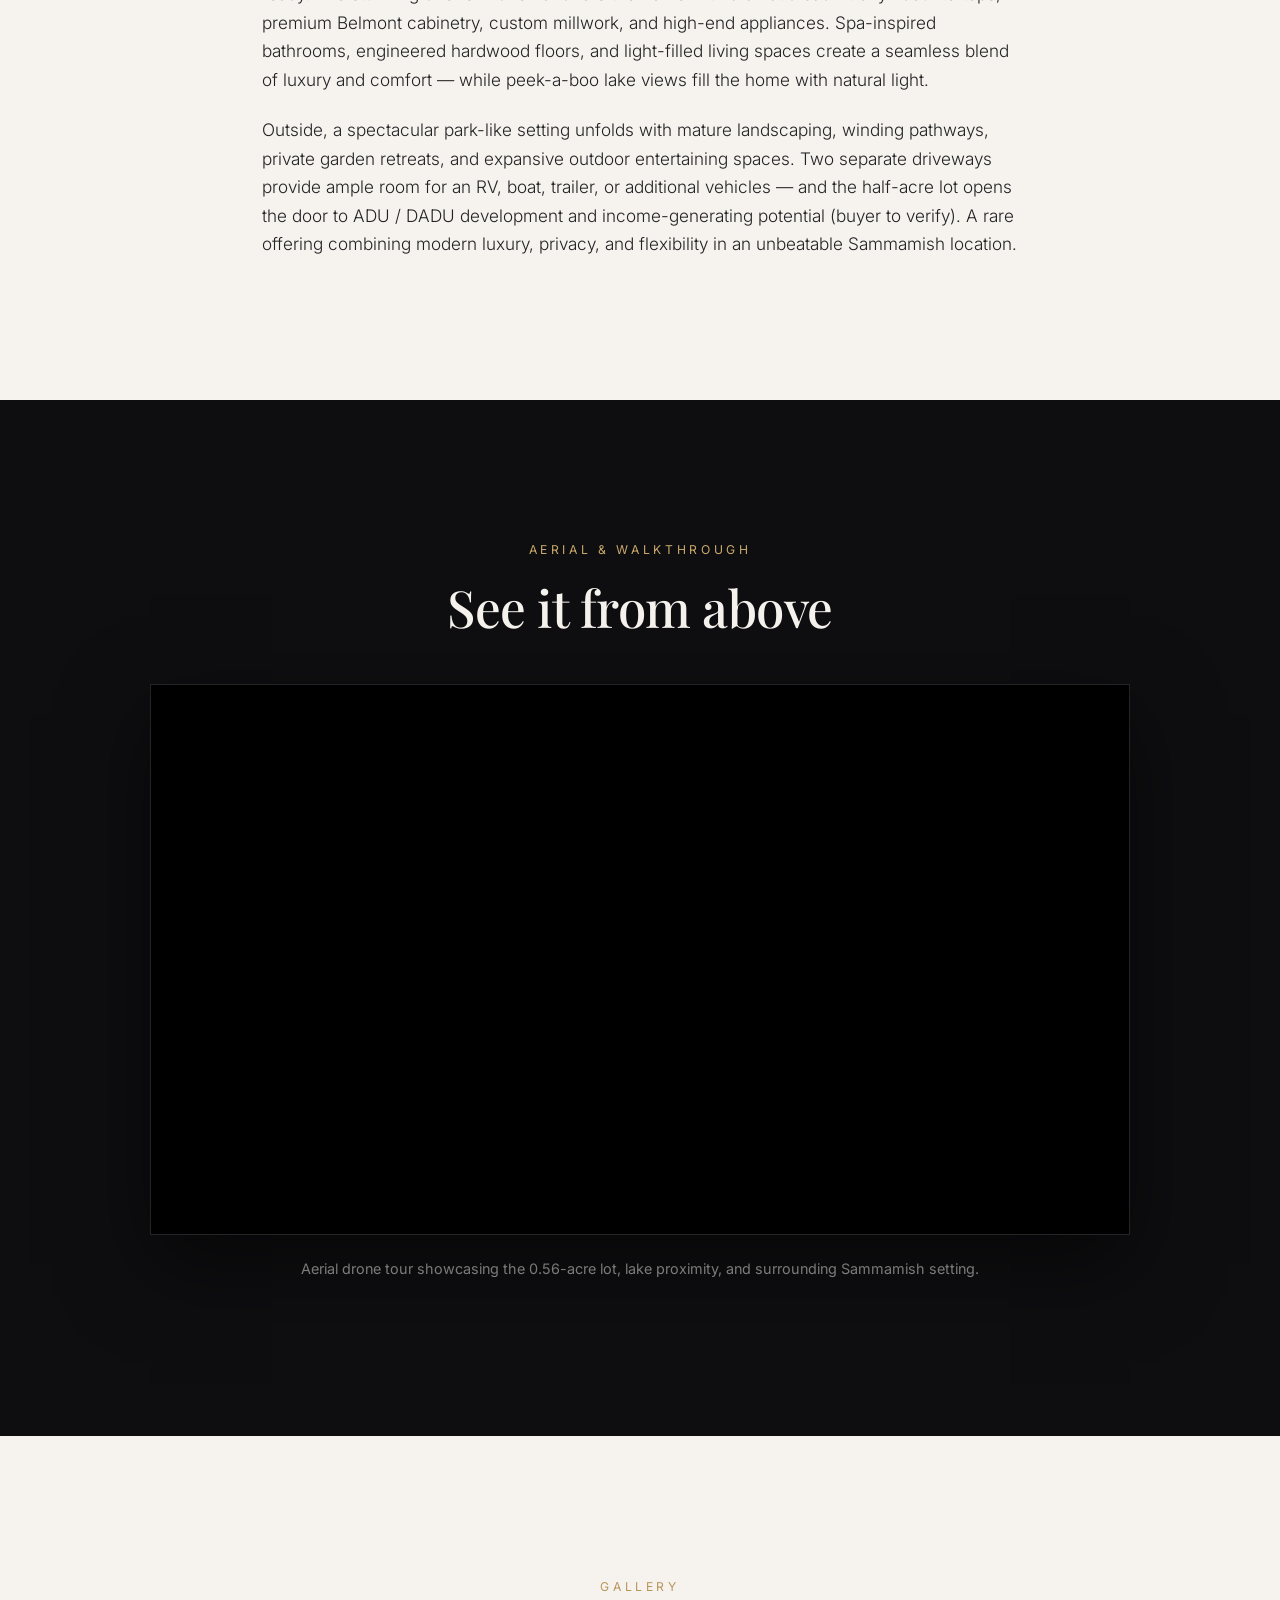
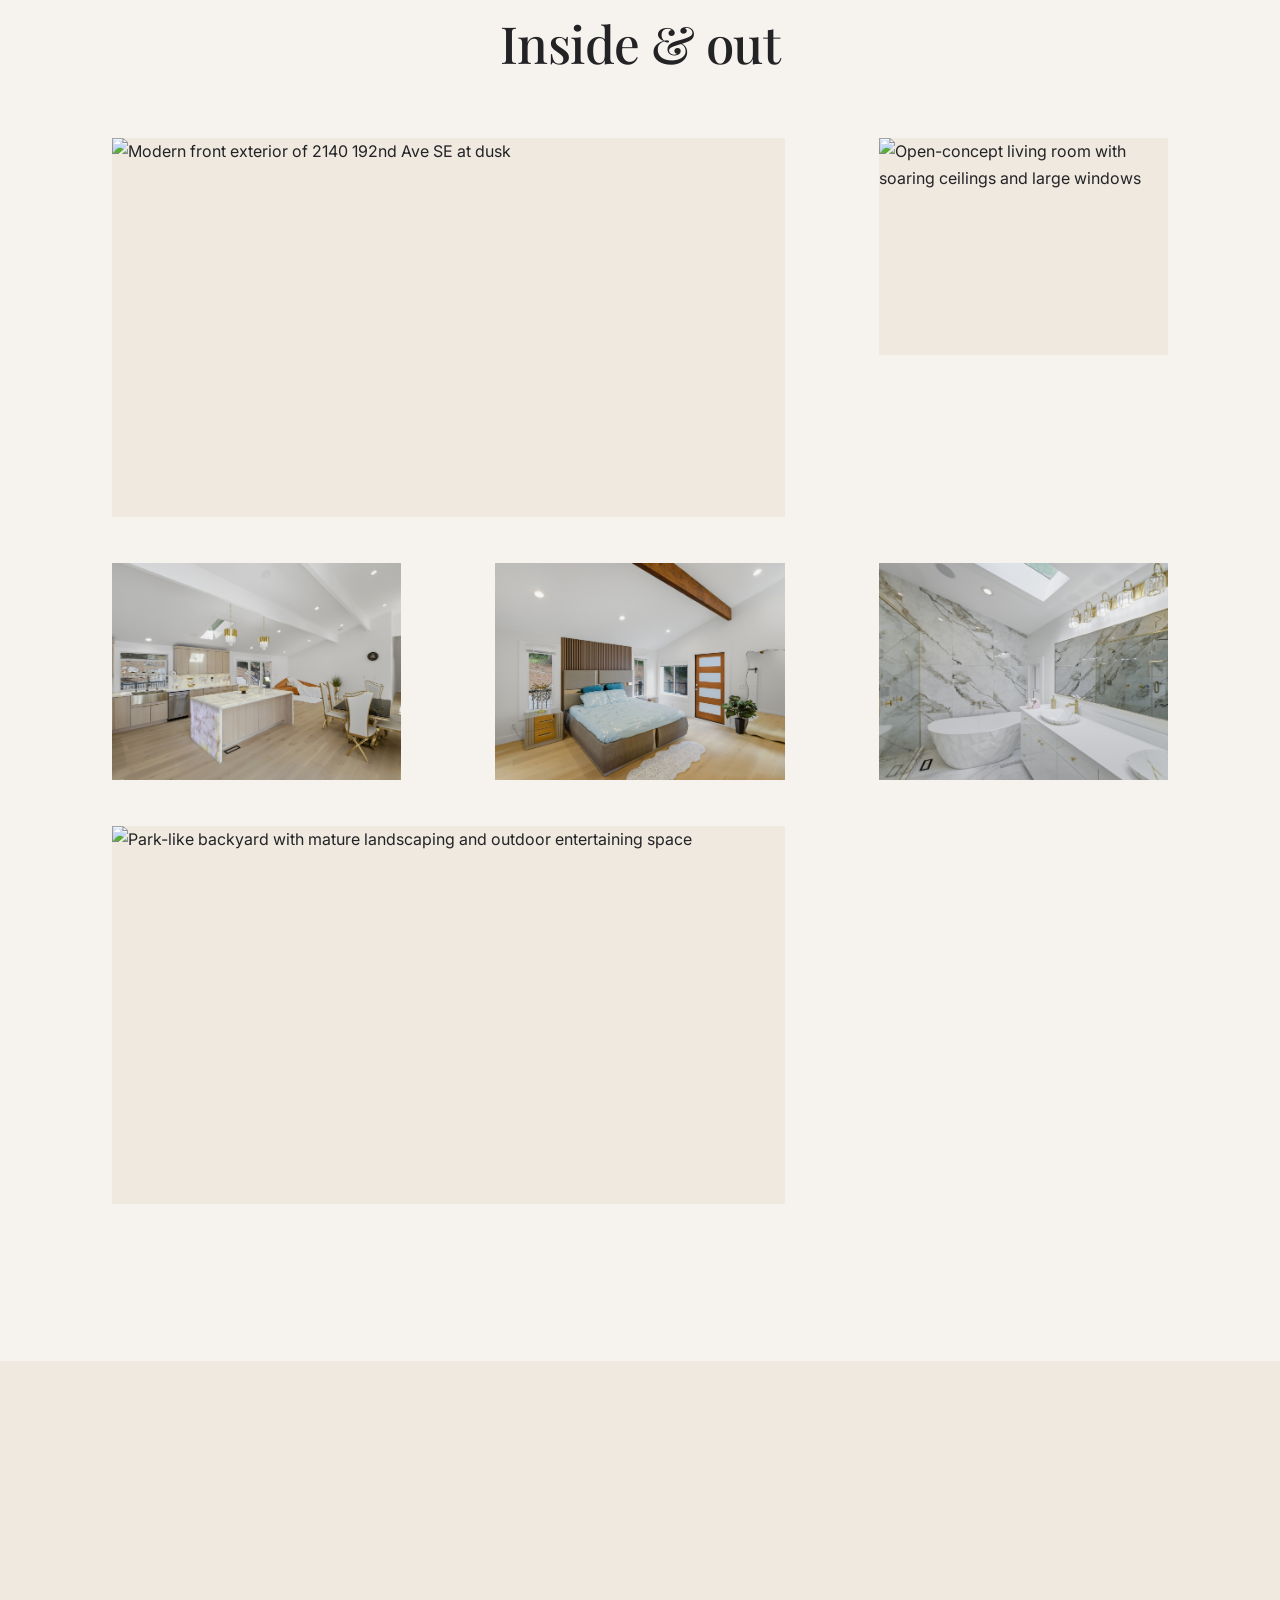
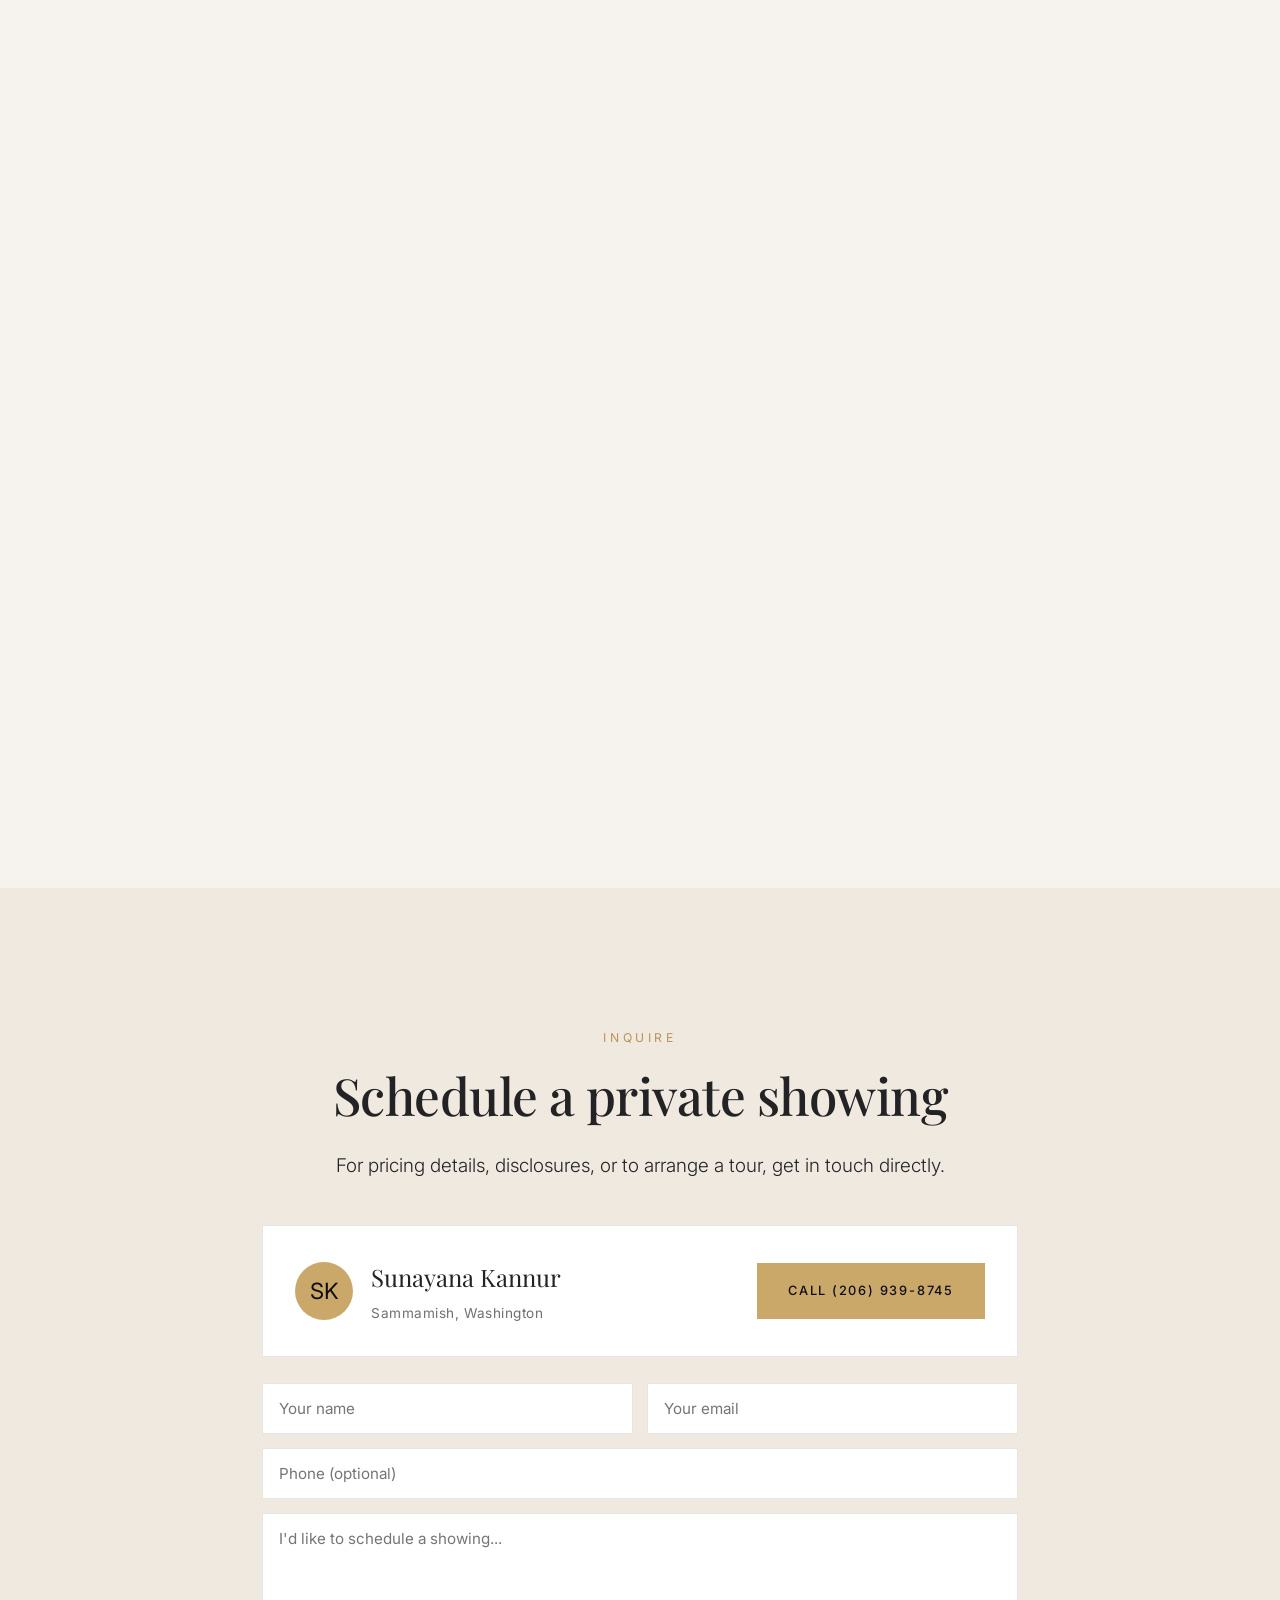
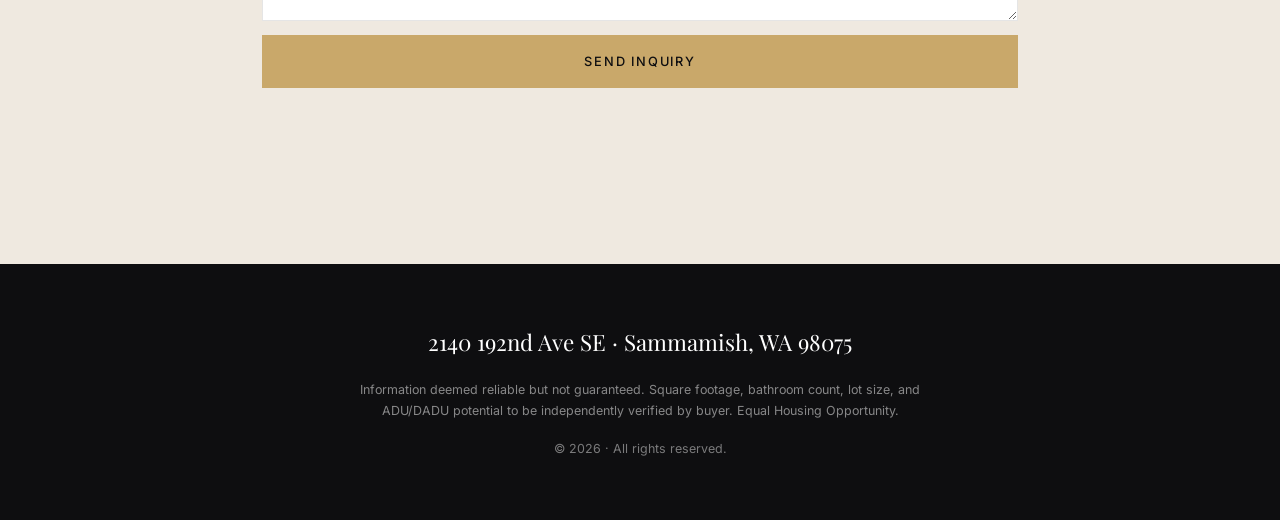
==== commit 890d2fc5: "Embed YouTube drone tour + add VideoObject schema and video sitemap entry Co-Authored-By: Claude Opu" ====
--- a/public/index.html
+++ b/public/index.html
@@ -148,6 +148,20 @@
     ]
   }
   </script>
+
+  <script type="application/ld+json">
+  {
+    "@context": "https://schema.org",
+    "@type": "VideoObject",
+    "name": "Aerial Drone Tour — 2140 192nd Ave SE, Sammamish, WA",
+    "description": "Aerial drone tour of 2140 192nd Ave SE, a custom luxury modern home for sale in Sammamish, WA. 5 bedrooms plus office, 3 baths, 3,297 sq ft on a 0.56-acre lot one block from Lake Sammamish, in the top-rated Issaquah School District.",
+    "thumbnailUrl": "https://i.ytimg.com/vi/-GIAR-CgW54/maxresdefault.jpg",
+    "uploadDate": "2026-06-15",
+    "embedUrl": "https://www.youtube.com/embed/-GIAR-CgW54",
+    "contentUrl": "https://www.youtube.com/watch?v=-GIAR-CgW54",
+    "url": "https://modernsammamish.com/#video"
+  }
+  </script>
 </head>
 
 <body>
@@ -240,17 +254,15 @@
       <p class="kicker kicker--center">Aerial &amp; Walkthrough</p>
       <h2 class="section__title section__title--center">See it from above</h2>
       <div class="video__frame">
-        <!-- OPTION A: self-hosted MP4 in /assets (recommended for Cloudflare) -->
-        <video controls preload="none" poster="assets/video-poster.jpg" playsinline>
-          <source src="assets/drone-tour.mp4" type="video/mp4" />
-          Your browser does not support the video tag.
-        </video>
-
-        <!-- OPTION B: YouTube/Vimeo embed — delete the <video> above and uncomment:
-        <iframe src="https://www.youtube.com/embed/VIDEO_ID" title="Aerial drone tour of 2140 192nd Ave SE, Sammamish" frameborder="0" allow="accelerometer; autoplay; clipboard-write; encrypted-media; gyroscope; picture-in-picture" allowfullscreen></iframe>
-        -->
-      </div>
-      <p class="video__caption">Drone footage showcasing the half-acre lot, lake proximity, and surrounding Sammamish setting.</p>
+        <iframe
+          src="https://www.youtube-nocookie.com/embed/-GIAR-CgW54"
+          title="Aerial drone tour of 2140 192nd Ave SE, Sammamish WA — luxury home for sale"
+          loading="lazy"
+          allow="accelerometer; autoplay; clipboard-write; encrypted-media; gyroscope; picture-in-picture; web-share"
+          referrerpolicy="strict-origin-when-cross-origin"
+          allowfullscreen></iframe>
+      </div>
+      <p class="video__caption">Aerial drone tour showcasing the 0.56-acre lot, lake proximity, and surrounding Sammamish setting.</p>
     </div>
   </section>
 
